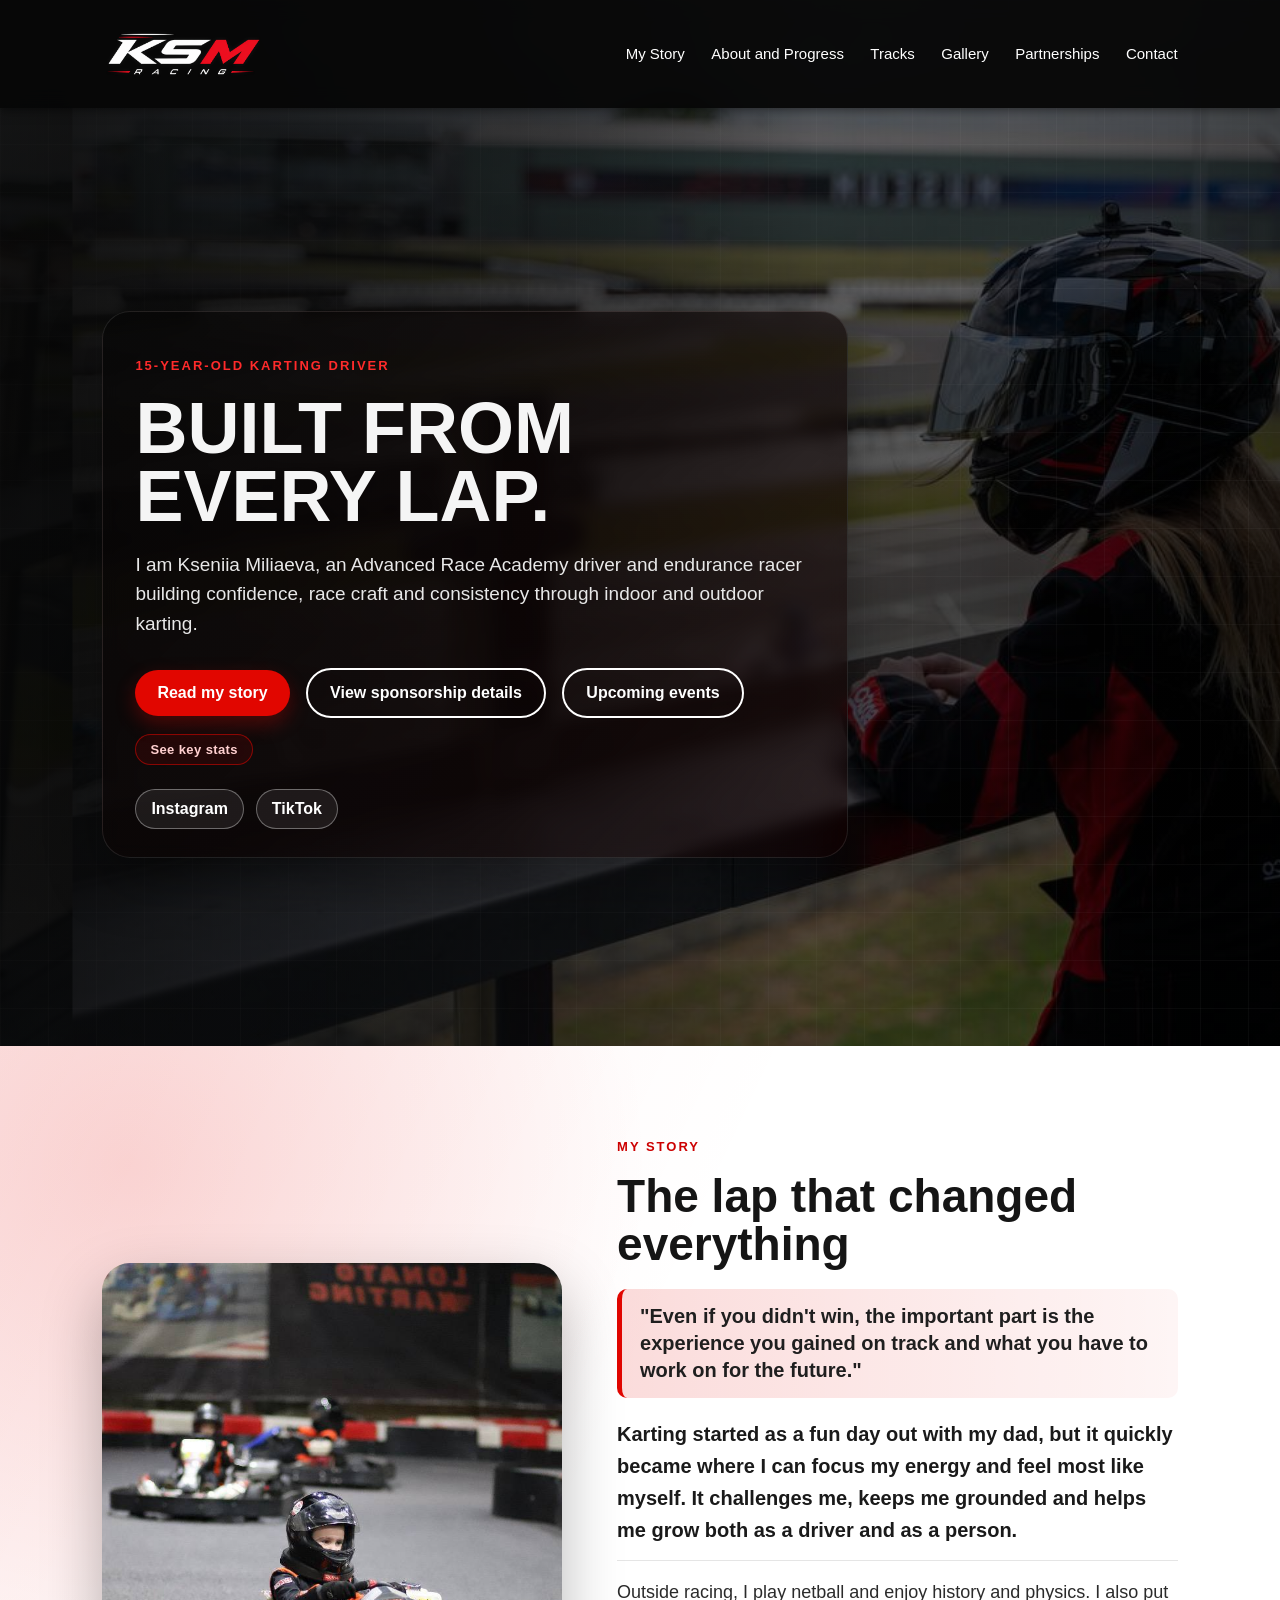
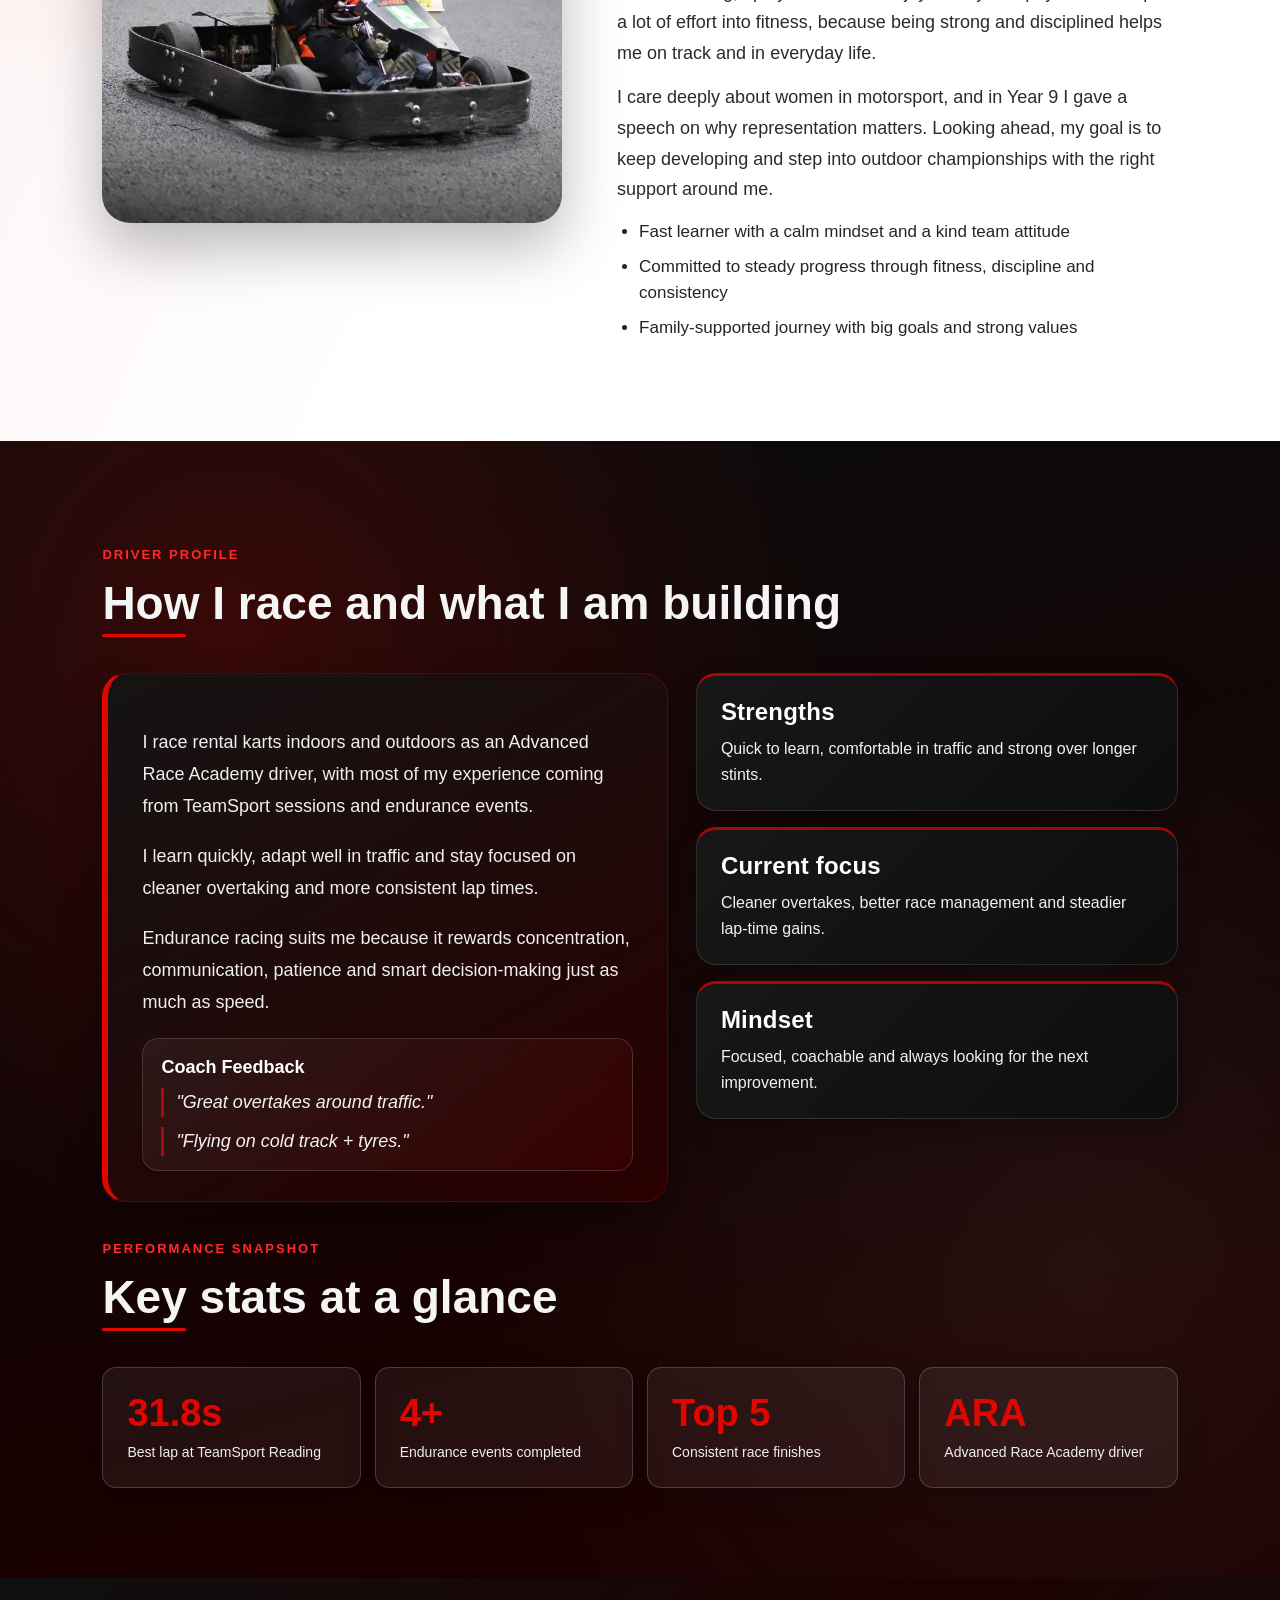
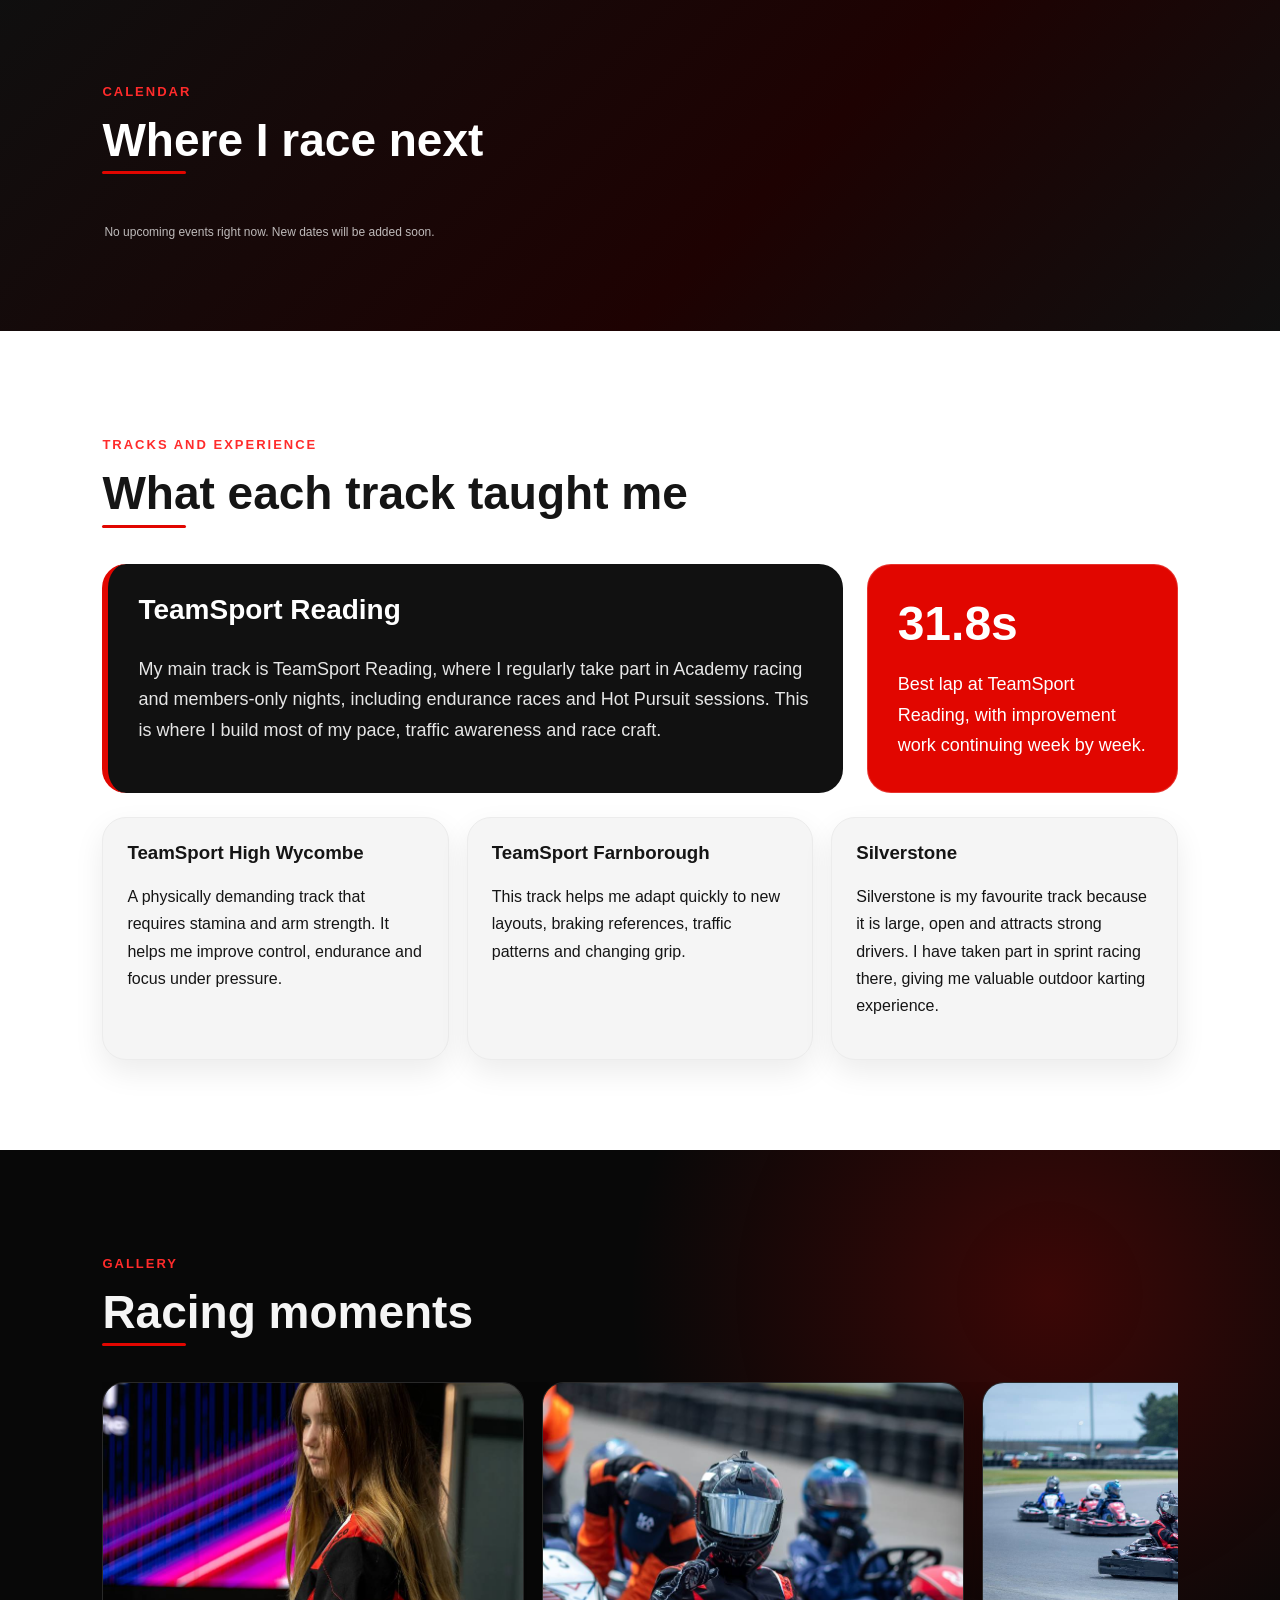
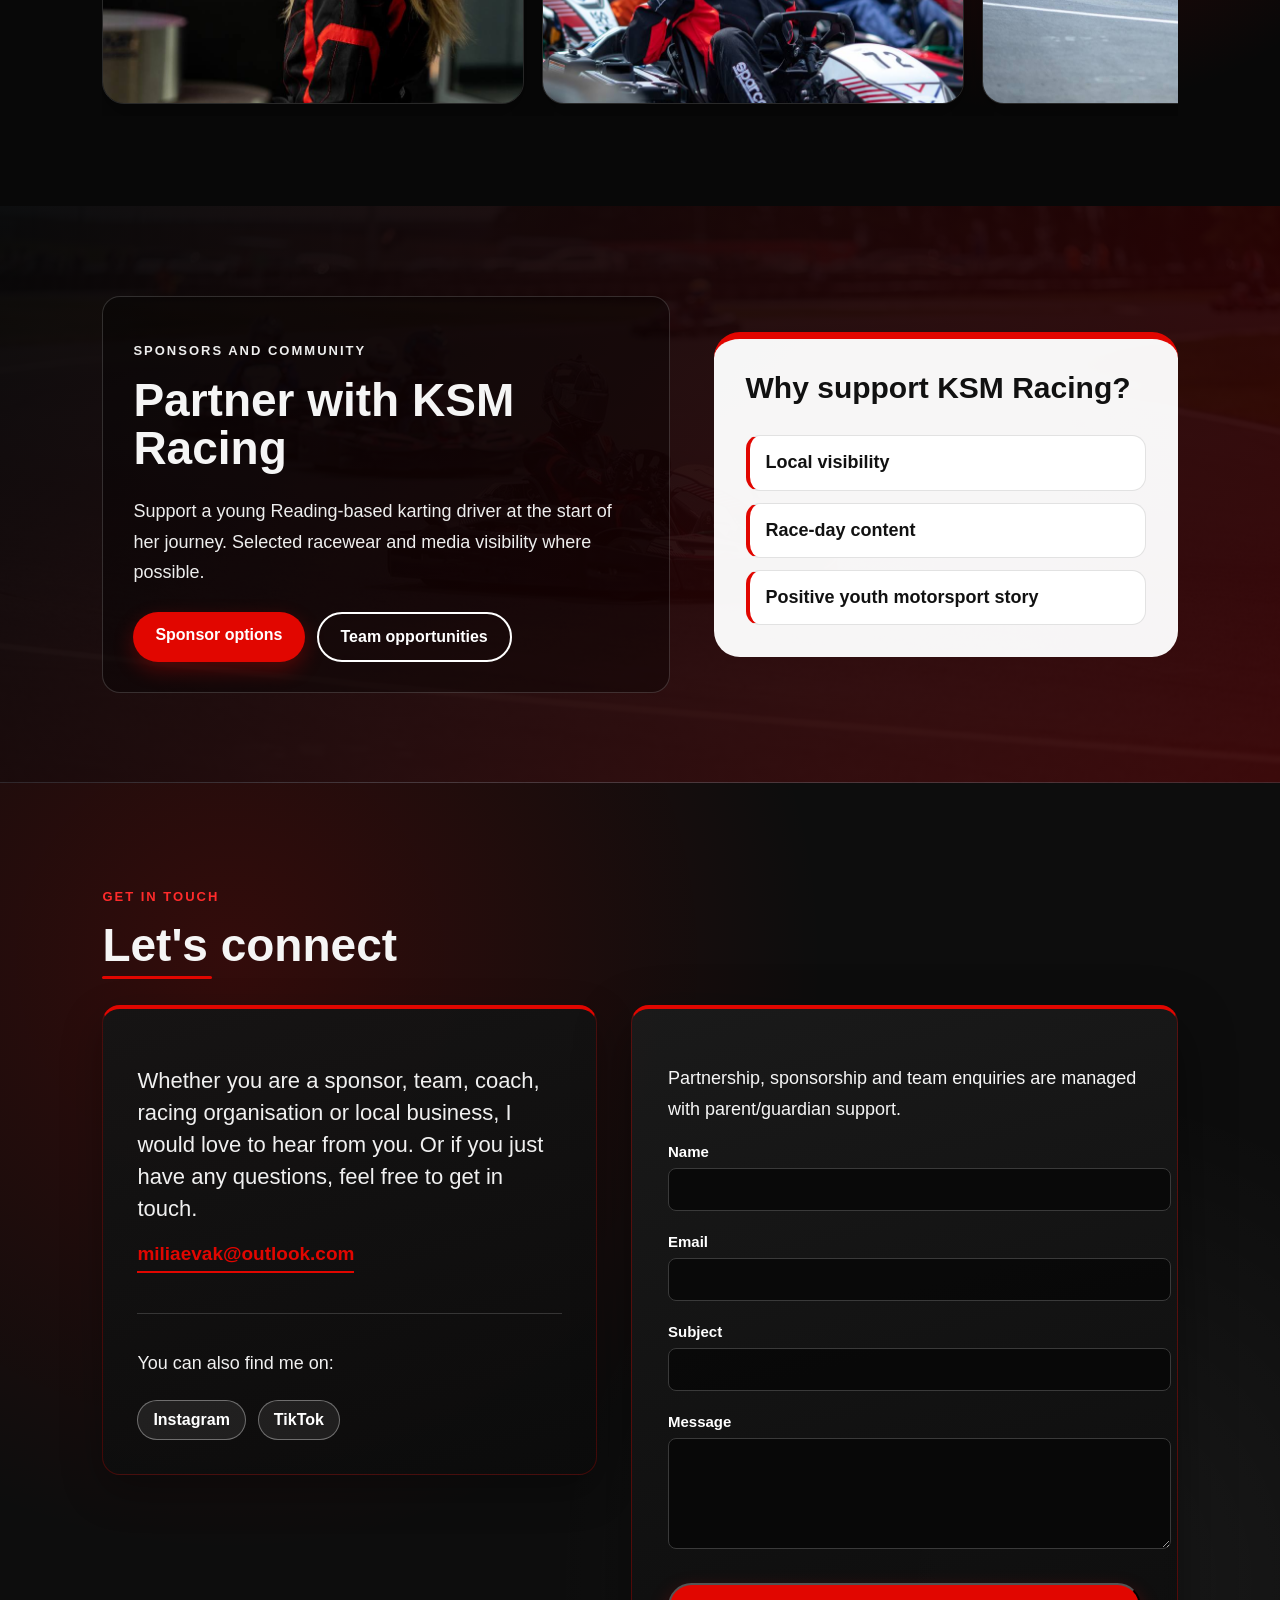
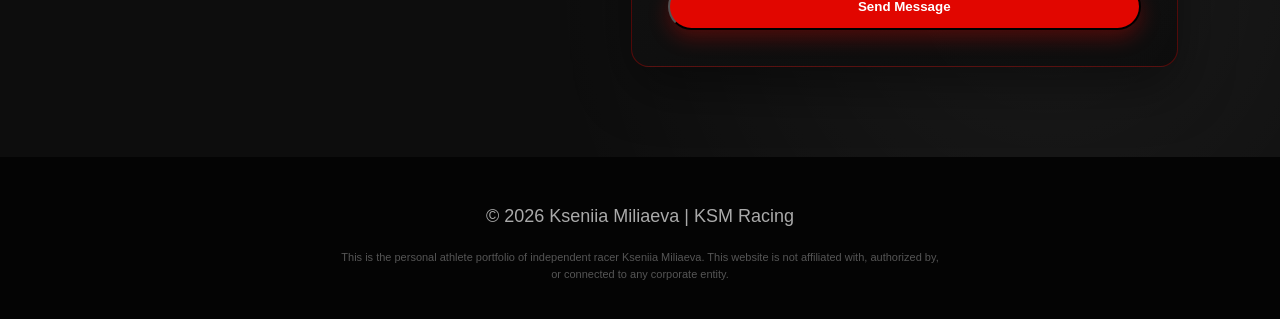
==== Codes/code 2/index.html @ 84696a50 "Add fallback stats anchor for key stats button" ====
<!DOCTYPE html>
<html lang="en">
<head>
  <meta charset="UTF-8">
  <meta name="viewport" content="width=device-width, initial-scale=1.0">
  <meta name="description" content="Kseniia Miliaeva (KSM Racing) - 15-year-old karting driver focused on race craft, endurance performance, and long-term progression.">
  <meta property="og:title" content="Kseniia Miliaeva | KSM Racing">
  <meta property="og:description" content="Advanced Race Academy driver and endurance racer. Explore story, stats, gallery, and sponsorship opportunities.">
  <meta property="og:type" content="website">
  <meta property="og:image" content="Images - Copy/racing3.jpg">
  <meta name="twitter:card" content="summary_large_image">
  <meta name="twitter:title" content="Kseniia Miliaeva | KSM Racing">
  <meta name="twitter:description" content="Advanced Race Academy driver and endurance racer.">
  <meta name="twitter:image" content="Images - Copy/racing3.jpg">
  <link rel="icon" href="image.png" type="image/png">
  <link rel="apple-touch-icon" href="image.png">
  <title>Kseniia Miliaeva | KSM Racing</title>
  <link rel="stylesheet" href="personal-style-option2.css">
</head>
<body id="top">

  <header class="hero">
    <nav class="navbar">
      <a class="logo" href="#top" aria-label="Back to top">
        <img src="Images - Copy/logo.png" alt="KSM Racing logo">
      </a>

      <div class="nav-links">
        <a href="#story">My Story</a>
        <a href="#driver">About and Progress</a>
        <a href="#tracks">Tracks</a>
        <a href="#gallery">Gallery</a>
        <a href="#sponsors">Partnerships</a>
        <a href="#contact">Contact</a>
      </div>
    </nav>

    <section class="hero-inner">
      <div class="hero-copy">
        <p class="eyebrow">15-year-old karting driver</p>
        <h1>Built from every lap.</h1>

        <p class="hero-text">
          I am Kseniia Miliaeva, an Advanced Race Academy driver and endurance racer
          building confidence, race craft and consistency through indoor and outdoor karting.
        </p>

        <div class="hero-actions">
          <a href="#story" class="btn btn-red">Read my story</a>
          <a href="/sponsorship.html" class="btn btn-outline">View sponsorship details</a>
          <a href="#events" class="btn btn-outline">Upcoming events</a>
        </div>

        <a href="#driver" class="stats-scroll-hint" aria-label="Jump to key stats">
          See key stats
        </a>

        <div class="social-links">
          <a href="https://www.instagram.com/ksm.racing23?igsh=eDhnaWV0NGVzeXE%3D&amp;utm_source=qr" target="_blank" rel="noopener noreferrer">Instagram</a>
          <a href="https://vt.tiktok.com/ZSCd4XSRf/" target="_blank" rel="noopener noreferrer">TikTok</a>
        </div>
      </div>
    </section>
  </header>

  <main>

    <section id="story" class="story-section">
      <div class="story-image">
        <img src="Images - Copy/child-kart.jpg" alt="Kseniia in a go kart as a child">
      </div>

      <div class="story-text">
        <p class="section-label">My Story</p>
        <h2>The lap that changed everything</h2>

        <blockquote class="story-quote">
          "Even if you didn't win, the important part is the experience you gained on track and what you have to work on for the future."
        </blockquote>

        <p class="story-lead">
          Karting started as a fun day out with my dad, but it quickly became where I can
          focus my energy and feel most like myself. It challenges me, keeps me grounded and
          helps me grow both as a driver and as a person.
        </p>

        <p>
          Outside racing, I play netball and enjoy history and physics. I also put a lot of
          effort into fitness, because being strong and disciplined helps me on track and in
          everyday life.
        </p>

        <p>
          I care deeply about women in motorsport, and in Year 9 I gave a speech on why
          representation matters. Looking ahead, my goal is to keep developing and step into
          outdoor championships with the right support around me.
        </p>

        <ul class="story-points">
          <li>Fast learner with a calm mindset and a kind team attitude</li>
          <li>Committed to steady progress through fitness, discipline and consistency</li>
          <li>Family-supported journey with big goals and strong values</li>
        </ul>
      </div>
    </section>

    <div id="stats" aria-hidden="true"></div>

    <section id="driver" class="driver-section">
      <div class="section-heading">
        <p class="section-label">Driver Profile</p>
        <h2>How I race and what I am building</h2>
      </div>

      <div class="driver-layout">
        <div class="driver-main">
          <p>
            I race rental karts indoors and outdoors as an Advanced Race Academy driver,
            with most of my experience coming from TeamSport sessions and endurance events.
          </p>

          <p>
            I learn quickly, adapt well in traffic and stay focused on cleaner overtaking
            and more consistent lap times.
          </p>

          <p>
            Endurance racing suits me because it rewards concentration, communication,
            patience and smart decision-making just as much as speed.
          </p>

          <div class="coach-feedback">
            <h3>Coach Feedback</h3>
            <p>"Great overtakes around traffic."</p>
            <p>"Flying on cold track + tyres."</p>
          </div>
        </div>

        <div class="driver-cards">
          <div class="driver-card">
            <h3>Strengths</h3>
            <p>Quick to learn, comfortable in traffic and strong over longer stints.</p>
          </div>

          <div class="driver-card">
            <h3>Current focus</h3>
            <p>Cleaner overtakes, better race management and steadier lap-time gains.</p>
          </div>

          <div class="driver-card">
            <h3>Mindset</h3>
            <p>Focused, coachable and always looking for the next improvement.</p>
          </div>
        </div>
      </div>

      <div class="driver-stats">
        <div class="section-heading">
          <p class="section-label">Performance Snapshot</p>
          <h2>Key stats at a glance</h2>
        </div>

        <div class="stats-grid">
          <div class="stat-card">
            <span>31.8s</span>
            <p>Best lap at TeamSport Reading</p>
          </div>

          <div class="stat-card">
            <span>4+</span>
            <p>Endurance events completed</p>
          </div>

          <div class="stat-card">
            <span>Top 5</span>
            <p>Consistent race finishes</p>
          </div>

          <div class="stat-card">
            <span>ARA</span>
            <p>Advanced Race Academy driver</p>
          </div>
        </div>
      </div>

    </section>

    <section id="events" class="events-section">
      <div class="section-heading">
        <p class="section-label">Calendar</p>
        <h2>Where I race next</h2>
      </div>

      <div class="events-grid">
        <article class="event-card" data-event-date="2026-06-28">
          <p class="event-meta">28 June 2026 | TeamSport Reading</p>
          <h3>Race Academy Session</h3>
          <p>Morning session.</p>
        </article>
      </div>

      <p class="events-note">Note: Race activity is paused from late July until late August due to a busy period.</p>
    </section>

    <section id="tracks" class="tracks-section">
      <div class="section-heading">
        <p class="section-label">Tracks and Experience</p>
        <h2>What each track taught me</h2>
      </div>

      <div class="track-feature">
        <div class="track-text">
          <h3>TeamSport Reading</h3>
          <p>
            My main track is TeamSport Reading, where I regularly take part in Academy racing
            and members-only nights, including endurance races and Hot Pursuit sessions.
            This is where I build most of my pace, traffic awareness and race craft.
          </p>
        </div>

        <div class="track-highlight">
          <span>31.8s</span>
          <p>Best lap at TeamSport Reading, with improvement work continuing week by week.</p>
        </div>
      </div>

      <div class="track-grid">
        <div class="track-card">
          <h3>TeamSport High Wycombe</h3>
          <p>
            A physically demanding track that requires stamina and arm strength. It helps me
            improve control, endurance and focus under pressure.
          </p>
        </div>

        <div class="track-card">
          <h3>TeamSport Farnborough</h3>
          <p>
            This track helps me adapt quickly to new layouts, braking references,
            traffic patterns and changing grip.
          </p>
        </div>

        <div class="track-card">
          <h3>Silverstone</h3>
          <p>
            Silverstone is my favourite track because it is large, open and attracts strong
            drivers. I have taken part in sprint racing there, giving me valuable outdoor
            karting experience.
          </p>
        </div>
      </div>
    </section>

    <section id="gallery" class="gallery-section">
      <div class="section-heading">
        <p class="section-label">Gallery</p>
        <h2>Racing moments</h2>
      </div>

      <div class="gallery-shell">
        <button class="gallery-arrow gallery-arrow-left" type="button" aria-label="Previous racing photo">&#10094;</button>

        <div class="gallery-layout" id="gallery-track">
        <figure>
          <img src="Images - Copy/standing.jpg" alt="Kseniia standing in racing gear">
        </figure>

        <figure>
          <img src="Images - Copy/number-one.jpg" alt="Kseniia showing number one with visor down">
        </figure>

        <figure>
          <img src="Images - Copy/driving.jpg" alt="Kseniia driving a kart">
        </figure>

        <figure>
          <img src="Images - Copy/helmet-profile.jpg" alt="Kseniia wearing a racing helmet">
        </figure>

        <figure>
          <img src="Images - Copy/focused-kart.jpg" alt="Kseniia focused in a kart before racing">
        </figure>

        <figure>
          <img src="Images - Copy/racing3.jpg" alt="Kseniia racing on track">
        </figure>

        <figure>
          <img src="Images - Copy/on-track2.jpg" alt="Kseniia racing on track in another moment">
        </figure>

        <figure>
          <img src="Images - Copy/tyre-perspective.jpg" alt="Kseniia sitting in a kart from tyre perspective">
        </figure>

        </div>

        <button class="gallery-arrow gallery-arrow-right" type="button" aria-label="Next racing photo">&#10095;</button>
      </div>
    </section>

    <div id="gallery-lightbox" class="lightbox" hidden aria-hidden="true">
      <button id="lightbox-close" class="lightbox-close" type="button" aria-label="Close photo view">&times;</button>
      <button id="lightbox-prev" class="lightbox-nav lightbox-prev" type="button" aria-label="Previous photo">&#10094;</button>
      <img id="lightbox-image" src="" alt="Expanded gallery photo">
      <button id="lightbox-next" class="lightbox-nav lightbox-next" type="button" aria-label="Next photo">&#10095;</button>
    </div>

    <section id="sponsors" class="sponsor-section">
      <div class="sponsor-text">
        <p class="section-label">Sponsors and Community</p>
        <h2>Partner with KSM Racing</h2>

        <p>
          Support a young Reading-based karting driver at the start of her journey.
          Selected racewear and media visibility where possible.
        </p>

        <div class="sponsor-actions">
          <a href="sponsorship.html" class="btn btn-red">Sponsor options</a>
          <a href="team-info.html" class="btn btn-outline">Team opportunities</a>
        </div>
      </div>

      <div class="sponsor-benefits">
        <h3>Why support KSM Racing?</h3>
        <div class="supporter-cards">
          <article class="supporter-card">Local visibility</article>
          <article class="supporter-card">Race-day content</article>
          <article class="supporter-card">Positive youth motorsport story</article>
        </div>
      </div>
    </section>

    <section id="contact" class="contact-section">
      <div class="section-heading">
        <p class="section-label">Get in touch</p>
        <h2>Let's connect</h2>
      </div>

      <div class="contact-container">
        <div class="contact-info">
          <p>Whether you are a sponsor, team, coach, racing organisation or local business, I would love to hear from you. Or if you just have any questions, feel free to get in touch.</p>
          <a href="mailto:miliaevak@outlook.com" class="email-link">miliaevak@outlook.com</a>
          
          <div class="contact-social">
            <p>You can also find me on:</p>
            <div class="social-links">
              <a href="https://www.instagram.com/ksm.racing23?igsh=eDhnaWV0NGVzeXE%3D&amp;utm_source=qr" target="_blank" rel="noopener noreferrer">Instagram</a>
              <a href="https://vt.tiktok.com/ZSCd4XSRf/" target="_blank" rel="noopener noreferrer">TikTok</a>
            </div>
          </div>
        </div>

        <form class="contact-form" action="https://formsubmit.co/miliaevak@outlook.com" method="POST">
          <p>Partnership, sponsorship and team enquiries are managed with parent/guardian support.</p>
          <input type="hidden" name="_subject" value="New message from KSM Racing website">
          <input type="hidden" name="_template" value="table">
          <input type="hidden" id="form-next" name="_next" value="">
          <input type="text" name="_honey" tabindex="-1" autocomplete="off" style="display:none;">

          <div class="form-group">
            <label for="name">Name</label>
            <input type="text" id="name" name="name" required>
          </div>

          <div class="form-group">
            <label for="email">Email</label>
            <input type="email" id="email" name="email" required>
          </div>

          <div class="form-group">
            <label for="subject">Subject</label>
            <input type="text" id="subject" name="subject" required>
          </div>

          <div class="form-group">
            <label for="message">Message</label>
            <textarea id="message" name="message" rows="5" required></textarea>
          </div>

          <button type="submit" class="btn btn-red">Send Message</button>

          <p id="contact-success" class="form-success" hidden>
            Thank you for reaching out. Your message has been received, and I will get back to you as soon as possible.
          </p>
        </form>
      </div>
    </section>

  </main>

  <footer>
    <p>© 2026 Kseniia Miliaeva | KSM Racing</p>
    <p class="footer-disclaimer">This is the personal athlete portfolio of independent racer Kseniia Miliaeva. This website is not affiliated with, authorized by, or connected to any corporate entity.</p>
  </footer>

  <script>
    const galleryTrack = document.getElementById("gallery-track");
    const galleryShell = document.querySelector(".gallery-shell");
    const prevArrow = document.querySelector(".gallery-arrow-left");
    const nextArrow = document.querySelector(".gallery-arrow-right");
    let galleryArrowsIdle = false;
    let galleryArrowHideTimer = null;

    function scheduleGalleryArrowHide() {
      if (galleryArrowHideTimer) {
        clearTimeout(galleryArrowHideTimer);
      }

      galleryArrowHideTimer = setTimeout(() => {
        galleryArrowsIdle = true;
        updateGalleryArrows();
      }, 1000);
    }

    function wakeGalleryArrows() {
      galleryArrowsIdle = false;
      updateGalleryArrows();
      scheduleGalleryArrowHide();
    }

    function updateGalleryArrows() {
      if (!galleryTrack) {
        return;
      }

      const maxScrollLeft = Math.max(0, galleryTrack.scrollWidth - galleryTrack.clientWidth);
      const noOverflow = maxScrollLeft <= 2;
      const nearStart = galleryTrack.scrollLeft <= 2;
      const nearEnd = galleryTrack.scrollLeft >= maxScrollLeft - 2;
      const hideForIdle = galleryArrowsIdle;

      if (prevArrow) {
        const hidePrev = hideForIdle || noOverflow || nearStart;
        prevArrow.hidden = hidePrev;
        prevArrow.disabled = hidePrev;
      }

      if (nextArrow) {
        const hideNext = hideForIdle || noOverflow || nearEnd;
        nextArrow.hidden = hideNext;
        nextArrow.disabled = hideNext;
      }
    }

    function scrollGallery(direction) {
      if (!galleryTrack) {
        return;
      }

      const card = galleryTrack.querySelector("figure");
      const cardWidth = card ? card.offsetWidth : 320;
      const gap = 18;
      galleryTrack.scrollBy({
        left: direction * (cardWidth + gap),
        behavior: "smooth"
      });
    }

    if (prevArrow) {
      prevArrow.addEventListener("click", () => {
        wakeGalleryArrows();
        scrollGallery(-1);
      });
    }

    if (nextArrow) {
      nextArrow.addEventListener("click", () => {
        wakeGalleryArrows();
        scrollGallery(1);
      });
    }

    if (galleryTrack) {
      galleryTrack.addEventListener("scroll", wakeGalleryArrows, { passive: true });
      window.addEventListener("resize", updateGalleryArrows);
      window.addEventListener("load", updateGalleryArrows);
      requestAnimationFrame(updateGalleryArrows);
    }

    if (galleryShell) {
      galleryShell.addEventListener("mousemove", wakeGalleryArrows);
      galleryShell.addEventListener("touchstart", wakeGalleryArrows, { passive: true });
      galleryShell.addEventListener("focusin", wakeGalleryArrows);
      galleryShell.addEventListener("mouseleave", scheduleGalleryArrowHide);
      scheduleGalleryArrowHide();
    }

    // Gallery lightbox
    const galleryImages = Array.from(document.querySelectorAll("#gallery-track img"));
    const lightbox = document.getElementById("gallery-lightbox");
    const lightboxImage = document.getElementById("lightbox-image");
    const lightboxPrev = document.getElementById("lightbox-prev");
    const lightboxNext = document.getElementById("lightbox-next");
    const lightboxClose = document.getElementById("lightbox-close");
    let activeLightboxIndex = 0;

    function showLightboxImage(index) {
      if (!galleryImages.length) {
        return;
      }

      const total = galleryImages.length;
      activeLightboxIndex = (index + total) % total;
      const activeImage = galleryImages[activeLightboxIndex];
      lightboxImage.src = activeImage.src;
      lightboxImage.alt = activeImage.alt;
    }

    function openLightbox(index) {
      if (!lightbox) {
        return;
      }

      showLightboxImage(index);
      lightbox.hidden = false;
      lightbox.setAttribute("aria-hidden", "false");
      document.body.style.overflow = "hidden";
    }

    function closeLightbox() {
      if (!lightbox) {
        return;
      }

      lightbox.hidden = true;
      lightbox.setAttribute("aria-hidden", "true");
      document.body.style.overflow = "";
    }

    galleryImages.forEach((img, index) => {
      img.style.cursor = "zoom-in";
      img.addEventListener("click", () => openLightbox(index));
    });

    if (lightboxPrev) {
      lightboxPrev.addEventListener("click", () => showLightboxImage(activeLightboxIndex - 1));
    }

    if (lightboxNext) {
      lightboxNext.addEventListener("click", () => showLightboxImage(activeLightboxIndex + 1));
    }

    if (lightboxClose) {
      lightboxClose.addEventListener("click", closeLightbox);
    }

    if (lightbox) {
      lightbox.addEventListener("click", (event) => {
        if (event.target === lightbox) {
          closeLightbox();
        }
      });
    }

    document.addEventListener("keydown", (event) => {
      if (!lightbox || lightbox.hidden) {
        return;
      }

      if (event.key === "Escape") {
        closeLightbox();
      } else if (event.key === "ArrowLeft") {
        showLightboxImage(activeLightboxIndex - 1);
      } else if (event.key === "ArrowRight") {
        showLightboxImage(activeLightboxIndex + 1);
      }
    });

    // Sticky navigation active link highlighting
    const navLinks = document.querySelectorAll('.nav-links a');
    const sections = document.querySelectorAll('section[id]');

    window.addEventListener('scroll', () => {
      let currentSection = '';

      sections.forEach(section => {
        const sectionTop = section.offsetTop - 150;
        if (window.scrollY >= sectionTop) {
          currentSection = section.getAttribute('id');
        }
      });

      navLinks.forEach(link => {
        link.classList.remove('active');
        if (link.getAttribute('href') === '#' + currentSection) {
          link.classList.add('active');
        }
      });
    });

    // Hide past events automatically based on data-event-date (YYYY-MM-DD)
    const eventsSection = document.getElementById("events");
    const eventCards = Array.from(document.querySelectorAll(".event-card[data-event-date]"));

    if (eventsSection && eventCards.length) {
      const today = new Date();
      today.setHours(0, 0, 0, 0);
      let visibleEvents = 0;

      eventCards.forEach((card) => {
        const dateValue = card.getAttribute("data-event-date");
        const eventDate = dateValue ? new Date(dateValue + "T23:59:59") : null;

        if (!eventDate || Number.isNaN(eventDate.getTime()) || eventDate < today) {
          card.remove();
          return;
        }

        visibleEvents += 1;
      });

      if (visibleEvents === 0) {
        const eventsNote = eventsSection.querySelector(".events-note");
        if (eventsNote) {
          eventsNote.textContent = "No upcoming events right now. New dates will be added soon.";
        }
      }
    }

    // Contact form return URL and in-page success message
    const nextInput = document.getElementById("form-next");
    const successNotice = document.getElementById("contact-success");
    const contactForm = document.querySelector(".contact-form");

    if (nextInput) {
      const baseUrl = window.location.href.split("#")[0].split("?")[0];
      nextInput.value = baseUrl + "?sent=1#contact";
    }

    const params = new URLSearchParams(window.location.search);
    if (params.get("sent") === "1" && successNotice) {
      successNotice.hidden = false;

      if (contactForm) {
        contactForm.reset();
      }

      if (window.history.replaceState) {
        window.history.replaceState({}, document.title, "/contact#contact");
      }
    }

  </script>

</body>
</html>
---- Codes/code 2/personal-style-option2.css ----
:root {
  --bg-dark: #070707;
  --accent-red: #e10600;
  --accent-red-soft: #ff2b2b;
}

body {
  margin: 0;
  font-family: Arial, sans-serif;
  background-color: var(--bg-dark);
  color: #f5f5f5;
}

html {
  scroll-behavior: smooth;
}

img {
  max-width: 100%;
}

.hero {
  min-height: 100vh;
  padding: 26px 8%;
  padding-top: 120px;
  background-color: #070707;
  position: relative;
  overflow: hidden;
}

.hero::before {
  content: "";
  position: absolute;
  inset: -36px;
  background:
    linear-gradient(90deg, rgba(0, 0, 0, 0.84), rgba(0, 0, 0, 0.48), rgba(0, 0, 0, 0.78)),
    url("Images - Copy/watching.jpg");
  background-size: cover;
  background-position: calc(100% - 160px) 38%;
  transform: scaleX(-1.1);
  z-index: 0;
  pointer-events: none;
}

.hero::after {
  content: "";
  position: absolute;
  inset: 0;
  background:
    radial-gradient(150% 150% at -14% 50%, rgba(7, 7, 7, 0.82) 0%, rgba(7, 7, 7, 0.64) 24%, rgba(7, 7, 7, 0.42) 46%, rgba(7, 7, 7, 0.2) 62%, rgba(7, 7, 7, 0.06) 74%, rgba(7, 7, 7, 0) 88%),
    linear-gradient(108deg, rgba(7, 7, 7, 0.2) 0%, rgba(7, 7, 7, 0.1) 22%, rgba(7, 7, 7, 0) 52%),
    linear-gradient(rgba(255, 255, 255, 0.035) 1px, transparent 1px),
    linear-gradient(90deg, rgba(255, 255, 255, 0.035) 1px, transparent 1px);
  background-size: auto, auto, 48px 48px, 48px 48px;
  pointer-events: none;
}

.navbar,
.hero-inner {
  position: relative;
  z-index: 1;
}

.navbar {
  display: flex;
  justify-content: space-between;
  align-items: center;
  position: fixed;
  top: 0;
  left: 0;
  right: 0;
  width: 100%;
  padding: 26px 8%;
  background-color: rgba(7, 7, 7, 0.95);
  backdrop-filter: blur(10px);
  z-index: 100;
  box-shadow: 0 2px 10px rgba(0, 0, 0, 0.5);
  box-sizing: border-box;
}

.logo {
  display: flex;
  align-items: center;
  justify-content: center;
  min-height: 56px;
}

.logo,
.logo:hover,
.logo:focus {
  text-decoration: none;
}

.logo img {
  display: block;
  width: auto;
  height: 52px;
  max-width: 184px;
  object-fit: contain;
  filter: drop-shadow(0 1px 1px rgba(0, 0, 0, 0.45)) drop-shadow(0 0 2px rgba(255, 255, 255, 0.08));
}

.nav-links a {
  color: white;
  text-decoration: none;
  margin-left: 22px;
  font-size: 15px;
  transition: color 0.3s ease;
}

.nav-links a:hover,
.nav-links a.active {
  color: #ff2b2b;
}

.hero-inner {
  display: grid;
  grid-template-columns: minmax(0, 1fr);
  gap: 0;
  align-items: end;
  min-height: 82vh;
}

.eyebrow,
.section-label {
  color: #ff2b2b;
  text-transform: uppercase;
  letter-spacing: 2px;
  font-weight: bold;
  font-size: 13px;
}

h1 {
  font-size: 72px;
  line-height: 0.94;
  margin: 18px 0;
  text-transform: uppercase;
  max-width: 760px;
}

.hero-text {
  font-size: 19px;
  line-height: 1.55;
  color: #e8e8e8;
  max-width: 720px;
}

.hero-copy {
  max-width: 680px;
  padding: 30px 32px 28px;
  border-radius: 28px;
  background: linear-gradient(135deg, rgba(6, 6, 6, 0.72), rgba(20, 0, 0, 0.5));
  border: 1px solid rgba(255, 255, 255, 0.1);
  box-shadow: 0 22px 54px rgba(0, 0, 0, 0.34);
  backdrop-filter: blur(8px);
}

.hero-actions {
  margin-top: 30px;
}

.btn {
  display: inline-block;
  border-radius: 999px;
  padding: 14px 22px;
  margin-right: 12px;
  text-decoration: none;
  font-weight: bold;
  transition: transform 0.2s ease, background-color 0.2s ease, box-shadow 0.2s ease;
}

.btn:hover {
  transform: scale(1.08);
}

.btn-red {
  background-color: var(--accent-red);
  color: #ffffff;
  box-shadow: 0 8px 20px rgba(225, 6, 0, 0.3);
}

.btn-outline {
  color: #ffffff;
  border: 2px solid #ffffff;
}

.btn-red:hover {
  background-color: var(--accent-red-soft);
  box-shadow: 0 12px 28px rgba(225, 6, 0, 0.5);
}

.btn-outline:hover {
  background-color: #ffffff;
  color: #080808;
}

.social-links {
  display: flex;
  flex-wrap: wrap;
  gap: 12px;
  margin-top: 24px;
}

.social-links a {
  color: #ffffff;
  text-decoration: none;
  border: 1px solid rgba(255, 255, 255, 0.35);
  padding: 10px 15px;
  border-radius: 999px;
  background-color: rgba(255, 255, 255, 0.08);
  font-weight: bold;
}

.social-links a:hover {
  background-color: #e10600;
  border-color: #e10600;
}

.stats-band {
  padding: 70px 8%;
  background:
    linear-gradient(135deg, #0d0d0d, #220000);
  color: #ffffff;
  border-top: 4px solid #e10600;
}

.stats-intro {
  max-width: 820px;
  margin-bottom: 26px;
}

.stats-intro h2 {
  margin: 8px 0 0;
  font-size: 38px;
  line-height: 1.1;
}

.stats-grid {
  display: grid;
  grid-template-columns: repeat(4, 1fr);
  gap: 14px;
}

.stat-card {
  padding: 24px;
  border: 1px solid rgba(255, 255, 255, 0.18);
  background-color: rgba(255, 255, 255, 0.06);
  border-radius: 14px;
  box-shadow: 0 10px 30px rgba(0, 0, 0, 0.24);
  transition: transform 0.25s ease, border-color 0.25s ease;
}

.stat-card:hover {
  transform: translateY(-4px);
  border-color: rgba(225, 6, 0, 0.55);
}

.driver-stats {
  margin-top: 36px;
}

.driver-stats .stats-grid {
  margin-top: 4px;
}

.driver-stats .stat-card span {
  display: block;
  color: #e10600;
  font-size: 38px;
  font-weight: bold;
  min-height: 42px;
}

.driver-stats .stat-card p {
  margin: 8px 0 0;
  font-size: 14px;
  line-height: 1.4;
  color: #efefef;
}

.stats-band span {
  display: block;
  color: #e10600;
  font-size: 38px;
  font-weight: bold;
  min-height: 42px;
}

.stats-band p {
  margin: 8px 0 0;
  font-size: 14px;
  line-height: 1.4;
  color: #efefef;
}

.story-section,
.driver-section,
.tracks-section,
.events-section,
.gallery-section,
.sponsor-section,
.contact-section {
  padding: 90px 8%;
}

.events-section {
  background:
    linear-gradient(135deg, #0f0f0f, #1e0202 60%, #101010);
  color: #ffffff;
}

.events-grid {
  display: grid;
  grid-template-columns: repeat(3, 1fr);
  gap: 18px;
}

.event-card {
  border-radius: 20px;
  padding: 22px;
  background: rgba(255, 255, 255, 0.06);
  border: 1px solid rgba(255, 255, 255, 0.2);
  box-shadow: 0 12px 30px rgba(0, 0, 0, 0.22);
  transition: transform 0.25s ease, border-color 0.25s ease;
}

.event-card:hover {
  transform: translateY(-6px);
  border-color: rgba(225, 6, 0, 0.55);
}

.event-meta {
  margin: 0 0 8px;
  color: #ff7b7b;
  font-size: 13px;
  text-transform: uppercase;
  letter-spacing: 1px;
  font-weight: bold;
}

.event-card h3 {
  margin: 0 0 8px;
  font-size: 24px;
}

.event-card p {
  margin: 0;
  color: #efefef;
  line-height: 1.5;
}

.events-note {
  margin: 14px 2px 0;
  color: rgba(255, 255, 255, 0.72);
  font-size: 12px;
  line-height: 1.4;
}

.tracks-section {
  background-color: #ffffff;
  color: #151515;
}

.track-feature {
  display: grid;
  grid-template-columns: 1fr 0.42fr;
  gap: 24px;
  margin-bottom: 24px;
}

.track-text,
.track-highlight,
.track-card {
  border-radius: 24px;
}

.track-text {
  background-color: #111111;
  color: #ffffff;
  padding: 30px;
  border-left: 6px solid #e10600;
  transition: transform 0.25s ease, box-shadow 0.25s ease, border-color 0.25s ease;
}

.track-text h3 {
  margin-top: 0;
  font-size: 28px;
}

.track-text p {
  color: #e6e6e6;
}

.track-highlight {
  background-color: #e10600;
  color: #ffffff;
  padding: 30px;
  display: flex;
  flex-direction: column;
  justify-content: center;
  border: 1px solid rgba(255, 255, 255, 0.18);
  transition: transform 0.25s ease, box-shadow 0.25s ease, border-color 0.25s ease;
}

.track-text:hover,
.track-highlight:hover {
  transform: translateY(-6px);
  box-shadow: 0 18px 34px rgba(0, 0, 0, 0.2);
}

.track-text:hover {
  border-left-color: #ff2b2b;
}

.track-highlight:hover {
  border-color: rgba(255, 255, 255, 0.35);
}

.track-highlight span {
  font-size: 48px;
  font-weight: bold;
}

.track-highlight p {
  margin-bottom: 0;
}

.track-grid {
  display: grid;
  grid-template-columns: repeat(3, 1fr);
  gap: 18px;
}

.track-card {
  background-color: #f5f5f5;
  border: 1px solid #ececec;
  padding: 24px;
  box-shadow: 0 12px 30px rgba(0, 0, 0, 0.08);
  transition: transform 0.25s ease, box-shadow 0.25s ease, border-color 0.25s ease;
}

.track-card:hover {
  transform: translateY(-6px);
  border-color: rgba(225, 6, 0, 0.35);
  box-shadow: 0 18px 34px rgba(0, 0, 0, 0.14);
}

.track-card h3 {
  margin-top: 0;
}

.track-card p {
  font-size: 16px;
}

.story-section {
  display: grid;
  grid-template-columns: 0.82fr 1fr;
  gap: 55px;
  align-items: center;
  background:
    radial-gradient(circle at 10% 12%, rgba(225, 6, 0, 0.14), transparent 36%),
    linear-gradient(115deg, rgba(225, 6, 0, 0.06), transparent 46%),
    #ffffff;
  color: #151515;
  position: relative;
  overflow: hidden;
}

.story-image {
  position: relative;
  border-radius: 28px;
  overflow: hidden;
  box-shadow: 0 24px 60px rgba(0, 0, 0, 0.28);
}

.story-image img {
  width: 100%;
  height: 560px;
  object-fit: cover;
  object-position: center;
  display: block;
}

.story-text h2 {
  margin-bottom: 20px;
}

.story-quote {
  margin: 2px 0 20px;
  padding: 14px 18px;
  border-left: 5px solid #e10600;
  border-radius: 10px;
  background: linear-gradient(90deg, rgba(225, 6, 0, 0.14), rgba(225, 6, 0, 0.04));
  color: #1f1f1f;
  font-size: 20px;
  line-height: 1.35;
  font-weight: 700;
}

.story-text p {
  margin: 0 0 14px;
  max-width: 62ch;
  color: #2b2b2b;
}

.story-text .story-lead {
  font-size: 20px;
  line-height: 1.6;
  font-weight: 600;
  color: #1a1a1a;
  margin-bottom: 16px;
  padding-bottom: 14px;
  border-bottom: 1px solid rgba(0, 0, 0, 0.1);
}


.story-points {
  margin: 14px 0 0;
  padding-left: 22px;
}

.story-points li {
  margin-bottom: 10px;
  color: #252525;
  font-size: 17px;
  line-height: 1.5;
}

h2 {
  font-size: 46px;
  line-height: 1.05;
  margin: 12px 0 24px;
}

p {
  font-size: 18px;
  line-height: 1.7;
}

.driver-section {
  position: relative;
  background:
    radial-gradient(circle at 18% 16%, rgba(225, 6, 0, 0.2), transparent 42%),
    radial-gradient(circle at 85% 75%, rgba(255, 255, 255, 0.06), transparent 45%),
    linear-gradient(165deg, #0b0b0b 8%, #1a0000 82%);
  overflow: hidden;
}

.driver-section > * {
  position: relative;
  z-index: 1;
}

.section-heading {
  max-width: 850px;
  margin-bottom: 36px;
}

.section-heading h2 {
  position: relative;
  padding-bottom: 10px;
}

.section-heading h2::after {
  content: "";
  position: absolute;
  left: 0;
  bottom: 0;
  width: 84px;
  height: 3px;
  background-color: var(--accent-red);
  border-radius: 999px;
}

.story-text .section-label {
  color: #cc0000;
}

.driver-layout {
  display: grid;
  grid-template-columns: minmax(0, 1.08fr) minmax(0, 0.92fr);
  gap: 28px;
  align-items: stretch;
}

.stats-scroll-hint {
  display: inline-flex;
  align-items: center;
  justify-content: center;
  margin: 34px auto 0;
  text-decoration: none;
  color: #ffd0d0;
  font-weight: 600;
  font-size: 13px;
  letter-spacing: 0.4px;
  border: 1px solid rgba(225, 6, 0, 0.55);
  border-radius: 999px;
  padding: 7px 14px;
  background-color: rgba(225, 6, 0, 0.1);
  transition: background-color 0.25s ease, border-color 0.25s ease, color 0.25s ease;
}

.stats-scroll-hint:hover {
  color: #ffffff;
  background-color: rgba(225, 6, 0, 0.22);
  border-color: #e10600;
}

.hero-copy .stats-scroll-hint {
  margin: 16px 0 0;
}

.driver-main {
  background:
    linear-gradient(150deg, rgba(20, 20, 20, 0.96), rgba(43, 0, 0, 0.93));
  border: 1px solid rgba(225, 6, 0, 0.28);
  border-left: 6px solid #e10600;
  border-radius: 24px;
  padding: 34px 34px 30px;
  box-shadow: 0 20px 42px rgba(0, 0, 0, 0.3);
}

.driver-main p {
  color: #f0f0f0;
  line-height: 1.78;
}

.coach-feedback {
  margin-top: 20px;
  padding: 18px 18px 14px;
  border-radius: 16px;
  border: 1px solid rgba(255, 255, 255, 0.14);
  background: linear-gradient(135deg, rgba(255, 255, 255, 0.06), rgba(225, 6, 0, 0.08));
}

.coach-feedback h3 {
  margin: 0 0 10px;
  font-size: 18px;
  color: #ffffff;
}

.coach-feedback p {
  margin: 0 0 10px;
  padding-left: 12px;
  border-left: 3px solid rgba(225, 6, 0, 0.7);
  color: #f3f3f3;
  font-style: italic;
  line-height: 1.6;
}

.coach-feedback p:last-child {
  margin-bottom: 0;
}

.coach-feedback ul {
  margin: 0;
  padding-left: 18px;
}

.coach-feedback li {
  margin: 0 0 8px;
  color: #f1f1f1;
  line-height: 1.5;
}

.driver-cards {
  display: grid;
  gap: 16px;
  align-content: start;
}

.driver-card {
  background:
    linear-gradient(135deg, rgba(24, 24, 24, 0.97), rgba(14, 14, 14, 0.95));
  border: 1px solid rgba(255, 255, 255, 0.12);
  border-top: 3px solid rgba(225, 6, 0, 0.7);
  border-radius: 20px;
  padding: 22px 24px;
  box-shadow: 0 10px 24px rgba(0, 0, 0, 0.26);
  transition: transform 0.25s ease, border-color 0.25s ease, box-shadow 0.25s ease;
}

.driver-card:hover {
  transform: translateY(-4px);
  border-color: rgba(225, 6, 0, 0.65);
  box-shadow: 0 14px 30px rgba(0, 0, 0, 0.32);
}

.driver-card h3 {
  margin: 0 0 10px;
  color: #ffffff;
  font-size: 24px;
  letter-spacing: 0.2px;
}

.driver-card p {
  color: #f1f1f1;
  font-size: 16px;
  line-height: 1.62;
  margin: 0;
}

.gallery-section {
  background:
    radial-gradient(circle at 82% 22%, rgba(225, 6, 0, 0.24), transparent 36%),
    #080808;
}

.gallery-shell {
  position: relative;
}

.gallery-layout {
  display: flex;
  gap: 18px;
  overflow-x: auto;
  scroll-snap-type: x mandatory;
  padding-bottom: 12px;
  scrollbar-width: none;
}

figure {
  margin: 0;
  background-color: #151515;
  border-radius: 22px;
  overflow: hidden;
  border: 1px solid #292929;
  flex: 0 0 min(420px, 85vw);
  scroll-snap-align: start;
  box-shadow: 0 12px 34px rgba(0, 0, 0, 0.3);
  transition: border-color 0.25s ease;
}

figure:hover {
  border-color: rgba(225, 6, 0, 0.45);
}

figure img {
  width: 100%;
  height: 320px;
  object-fit: cover;
  object-position: center;
  display: block;
  transition: transform 0.35s ease;
}

figure:hover img {
  transform: scale(1.04);
}

figcaption {
  padding: 14px 16px;
  font-size: 15px;
  color: #eeeeee;
}

.gallery-layout::-webkit-scrollbar {
  display: none;
}

.gallery-arrow {
  position: absolute;
  top: 50%;
  transform: translateY(-50%);
  width: 46px;
  height: 46px;
  border: 0;
  border-radius: 999px;
  background-color: rgba(225, 6, 0, 0.92);
  color: #ffffff;
  font-size: 26px;
  line-height: 1;
  cursor: pointer;
  z-index: 2;
  box-shadow: 0 10px 24px rgba(0, 0, 0, 0.45);
}

.gallery-arrow:hover {
  background-color: #ff2b2b;
}

.gallery-arrow-left {
  left: -10px;
}

.gallery-arrow-right {
  right: -10px;
}

.lightbox {
  position: fixed;
  inset: 0;
  background-color: rgba(0, 0, 0, 0.92);
  z-index: 2000;
  display: flex;
  align-items: center;
  justify-content: center;
}

.lightbox[hidden] {
  display: none;
}

#lightbox-image {
  max-width: min(92vw, 1200px);
  max-height: 78vh;
  border-radius: 12px;
  border: 1px solid rgba(255, 255, 255, 0.22);
  box-shadow: 0 22px 50px rgba(0, 0, 0, 0.45);
}

.lightbox-close {
  position: absolute;
  top: 20px;
  right: 26px;
  width: 44px;
  height: 44px;
  border: 0;
  border-radius: 999px;
  background-color: rgba(255, 255, 255, 0.16);
  color: #ffffff;
  font-size: 30px;
  line-height: 1;
  cursor: pointer;
}

.lightbox-nav {
  position: absolute;
  top: 50%;
  transform: translateY(-50%);
  width: 50px;
  height: 50px;
  border: 0;
  border-radius: 999px;
  background-color: rgba(225, 6, 0, 0.92);
  color: #ffffff;
  font-size: 28px;
  line-height: 1;
  cursor: pointer;
}

.lightbox-prev {
  left: 24px;
}

.lightbox-next {
  right: 24px;
}

.sponsor-section {
  background:
    linear-gradient(135deg, rgba(7, 7, 7, 0.96), rgba(55, 0, 0, 0.92)),
    url("Images - Copy/driving.jpg");
  background-size: cover;
  background-position: center;
  display: grid;
  grid-template-columns: 1.1fr 0.9fr;
  gap: 44px;
  align-items: center;
  position: relative;
  overflow: hidden;
}

.sponsor-text {
  max-width: 820px;
  background-color: rgba(0, 0, 0, 0.35);
  border: 1px solid rgba(255, 255, 255, 0.16);
  border-radius: 18px;
  padding: 30px;
}

.sponsor-text p {
  color: #eeeeee;
}

.sponsor-actions {
  display: flex;
  flex-wrap: wrap;
  gap: 12px;
  margin-top: 24px;
}

.sponsor-actions .btn {
  margin-right: 0;
}

.sponsor-benefits {
  background-color: rgba(255, 255, 255, 0.96);
  color: #111111;
  border-radius: 26px;
  padding: 32px;
  border-top: 7px solid #e10600;
}

.sponsor-benefits h3 {
  margin-top: 0;
  font-size: 30px;
}

.supporter-cards {
  display: grid;
  gap: 12px;
}

.supporter-card {
  background-color: #ffffff;
  border: 1px solid rgba(17, 17, 17, 0.12);
  border-left: 4px solid #e10600;
  border-radius: 14px;
  padding: 14px 16px;
  font-size: 18px;
  font-weight: 700;
  line-height: 1.4;
  transition: transform 0.2s ease, box-shadow 0.2s ease;
}

.supporter-card:hover {
  transform: scale(1.06);
  box-shadow: 0 8px 20px rgba(17, 17, 17, 0.15);
}

.contact-section {
  background:
    radial-gradient(circle at 18% 18%, rgba(225, 6, 0, 0.18), transparent 45%),
    radial-gradient(circle at 82% 82%, rgba(255, 255, 255, 0.06), transparent 38%),
    #0d0d0d;
  padding: 90px 8%;
}

.contact-section .section-heading {
  margin-bottom: 26px;
}

.contact-section .section-heading h2 {
  margin-bottom: 0;
}

.contact-section .section-heading h2::after {
  width: 110px;
}

.contact-container {
  display: grid;
  grid-template-columns: 0.95fr 1.05fr;
  gap: 34px;
  align-items: start;
  max-width: 1200px;
  margin: 0 auto;
}

.contact-info {
  color: #f0f0f0;
  background: linear-gradient(165deg, rgba(21, 21, 21, 0.95), rgba(12, 12, 12, 0.95));
  border: 1px solid rgba(225, 6, 0, 0.26);
  border-top: 4px solid #e10600;
  border-radius: 18px;
  padding: 34px;
  box-shadow: 0 16px 40px rgba(0, 0, 0, 0.28);
}

.contact-info p {
  font-size: 22px;
  line-height: 1.45;
  margin-bottom: 18px;
}

.email-link {
  display: inline-block;
  font-size: 19px;
  font-weight: bold;
  color: #e10600;
  text-decoration: none;
  margin-bottom: 12px;
  border-bottom: 2px solid #e10600;
  padding-bottom: 6px;
  transition: color 0.3s ease, border-color 0.3s ease;
}

.email-link:hover {
  color: #ff2b2b;
  border-color: #ff2b2b;
}

.contact-social {
  margin-top: 28px;
  padding-top: 18px;
  border-top: 1px solid rgba(255, 255, 255, 0.16);
}

.contact-social p {
  margin-bottom: 14px;
  font-size: 18px;
}

.contact-form {
  background:
    linear-gradient(165deg, rgba(27, 27, 27, 0.96), rgba(13, 13, 13, 0.96));
  border: 1px solid rgba(225, 6, 0, 0.32);
  border-top: 4px solid #e10600;
  border-radius: 18px;
  padding: 36px;
  box-shadow: 0 20px 55px rgba(0, 0, 0, 0.42);
}

.form-group {
  margin-bottom: 22px;
}

.form-group label {
  display: block;
  margin-bottom: 8px;
  color: #ffffff;
  font-weight: bold;
  font-size: 15px;
}

.form-group input,
.form-group textarea {
  width: 100%;
  padding: 12px 14px;
  font-size: 15px;
  border: 1px solid #3a3a3a;
  border-radius: 8px;
  background-color: rgba(7, 7, 7, 0.82);
  color: #ffffff;
  font-family: Arial, sans-serif;
  transition: border-color 0.3s ease, background-color 0.3s ease, box-shadow 0.3s ease;
}

.form-group input:focus,
.form-group textarea:focus {
  outline: none;
  border-color: #e10600;
  background-color: rgba(7, 7, 7, 0.98);
  box-shadow: 0 0 0 2px rgba(225, 6, 0, 0.2);
}

.form-group textarea {
  resize: vertical;
}

.contact-form .btn {
  width: 100%;
  text-align: center;
  margin-top: 8px;
}

.form-success {
  margin: 14px 0 0;
  padding: 12px 14px;
  border-radius: 8px;
  border: 1px solid rgba(73, 201, 127, 0.55);
  background-color: rgba(73, 201, 127, 0.12);
  color: #b7ffd0;
  font-size: 14px;
  line-height: 1.4;
}

@media (max-width: 1000px) {
  .contact-info,
  .contact-form {
    padding: 28px;
  }
}

@media (max-width: 600px) {
  .contact-info,
  .events-grid,
  .contact-form {
    padding: 22px;
  }
}

footer {
  text-align: center;
  padding: 26px;
  color: #aaaaaa;
  background-color: #040404;
}

.footer-disclaimer {
  margin-top: 10px;
  font-size: 11px;
  color: #555555;
  line-height: 1.5;
  max-width: 600px;
  margin-left: auto;
  margin-right: auto;
}

@media (max-width: 1000px) {
  .navbar {
    gap: 12px;
  }

  .hero-inner,
  .story-section,
  .driver-layout,
  .track-feature,
  .sponsor-section,
  .contact-container {
    grid-template-columns: 1fr;
  }


  .sponsor-text {
    padding: 24px;
  }

  .stats-grid,
  .track-grid {
    grid-template-columns: 1fr 1fr;
  }

  .gallery-layout {
    gap: 14px;
    padding-left: 2px;
    padding-right: 2px;
  }

  .gallery-arrow {
    width: 40px;
    height: 40px;
    font-size: 22px;
  }

  .gallery-arrow-left {
    left: -6px;
  }

  .gallery-arrow-right {
    right: -6px;
  }

  figure img,
  .story-image img {
    height: 380px;
  }

  h1 {
    font-size: 52px;
  }

  .nav-links {
    display: flex;
    gap: 12px;
    max-width: 68vw;
    overflow-x: auto;
    white-space: nowrap;
    scrollbar-width: none;
    padding-bottom: 2px;
  }

  .nav-links::-webkit-scrollbar {
    display: none;
  }

  .nav-links a {
    margin-left: 0;
    font-size: 14px;
  }

  .logo img {
    height: 44px;
    max-width: 150px;
  }

  .driver-main {
    padding: 28px;
  }

  .driver-layout {
    gap: 22px;
  }

  .driver-card h3 {
    font-size: 22px;
  }

  .track-feature {
    gap: 16px;
  }
}

@media (max-width: 600px) {
  .stats-grid,
  .track-grid {
    grid-template-columns: 1fr;
  }

  .hero-actions,
  .sponsor-actions,
  .cta {
    display: flex;
    flex-direction: column;
    gap: 10px;
  }

  .btn {
    width: 100%;
    margin-right: 0;
  }

  .navbar {
    padding: 16px 6%;
    gap: 8px;
    align-items: flex-start;
  }

  .logo {
    min-height: 44px;
  }

  .nav-links {
    gap: 10px;
    max-width: 100%;
    padding-bottom: 0;
  }

  .nav-links a {
    font-size: 13px;
  }

  .hero {
    min-height: auto;
    padding-top: 98px;
  }


  .hero,
  .story-section,
  .driver-section,
  .events-section,
  .tracks-section,
  .gallery-section,
  .sponsor-section {
    padding-left: 6%;
    padding-right: 6%;
  }

  .hero-inner {
    gap: 22px;
    min-height: auto;
  }

  .hero-copy {
    padding: 20px 18px 18px;
    border-radius: 22px;
  }

  .sponsor-text {
    padding: 20px;
  }

  h1 {
    font-size: 34px;
    line-height: 0.98;
  }

  h2 {
    font-size: 28px;
  }

  .hero-text {
    font-size: 16px;
    line-height: 1.5;
  }

  .eyebrow,
  .section-label {
    font-size: 11px;
    letter-spacing: 1.5px;
  }

  .section-heading {
    margin-bottom: 20px;
  }

  .btn {
    margin-bottom: 10px;
    padding: 12px 16px;
    font-size: 14px;
  }

  .social-links {
    gap: 10px;
    margin-top: 20px;
  }

  .social-links a {
    padding: 8px 12px;
    font-size: 14px;
  }

  .contact-social {
    margin-top: 22px;
    padding-top: 14px;
  }

  .contact-social p {
    font-size: 16px;
  }

  .contact-form {
    padding: 22px 18px;
  }

  .driver-stats {
    margin-top: 28px;
  }

  .stats-grid {
    gap: 10px;
  }

  .stat-card {
    padding: 18px;
  }

  .driver-stats .stat-card span {
    font-size: 30px;
    min-height: 34px;
  }

  .driver-stats .stat-card p {
    font-size: 13px;
  }

  .story-image img,
  figure img {
    height: 250px;
  }

  figure {
    flex-basis: 88vw;
    border-radius: 18px;
  }

  figcaption {
    padding: 12px 14px;
    font-size: 13px;
  }

  .gallery-layout {
    gap: 12px;
    padding-bottom: 8px;
  }

  .gallery-arrow {
    width: 36px;
    height: 36px;
    font-size: 20px;
  }

  .gallery-arrow-left {
    left: -4px;
  }

  .gallery-arrow-right {
    right: -4px;
  }

  .track-feature {
    gap: 14px;
  }

  .track-highlight {
    padding: 18px;
  }

  .track-highlight span {
    font-size: 30px;
  }

  .driver-main,
  .driver-card,
  .track-card {
    padding: 18px;
  }

  .logo img {
    height: 38px;
    max-width: 120px;
  }

  .driver-card h3 {
    font-size: 20px;
  }
}

.sponsor-section > * {
  position: relative;
  z-index: 1;
}
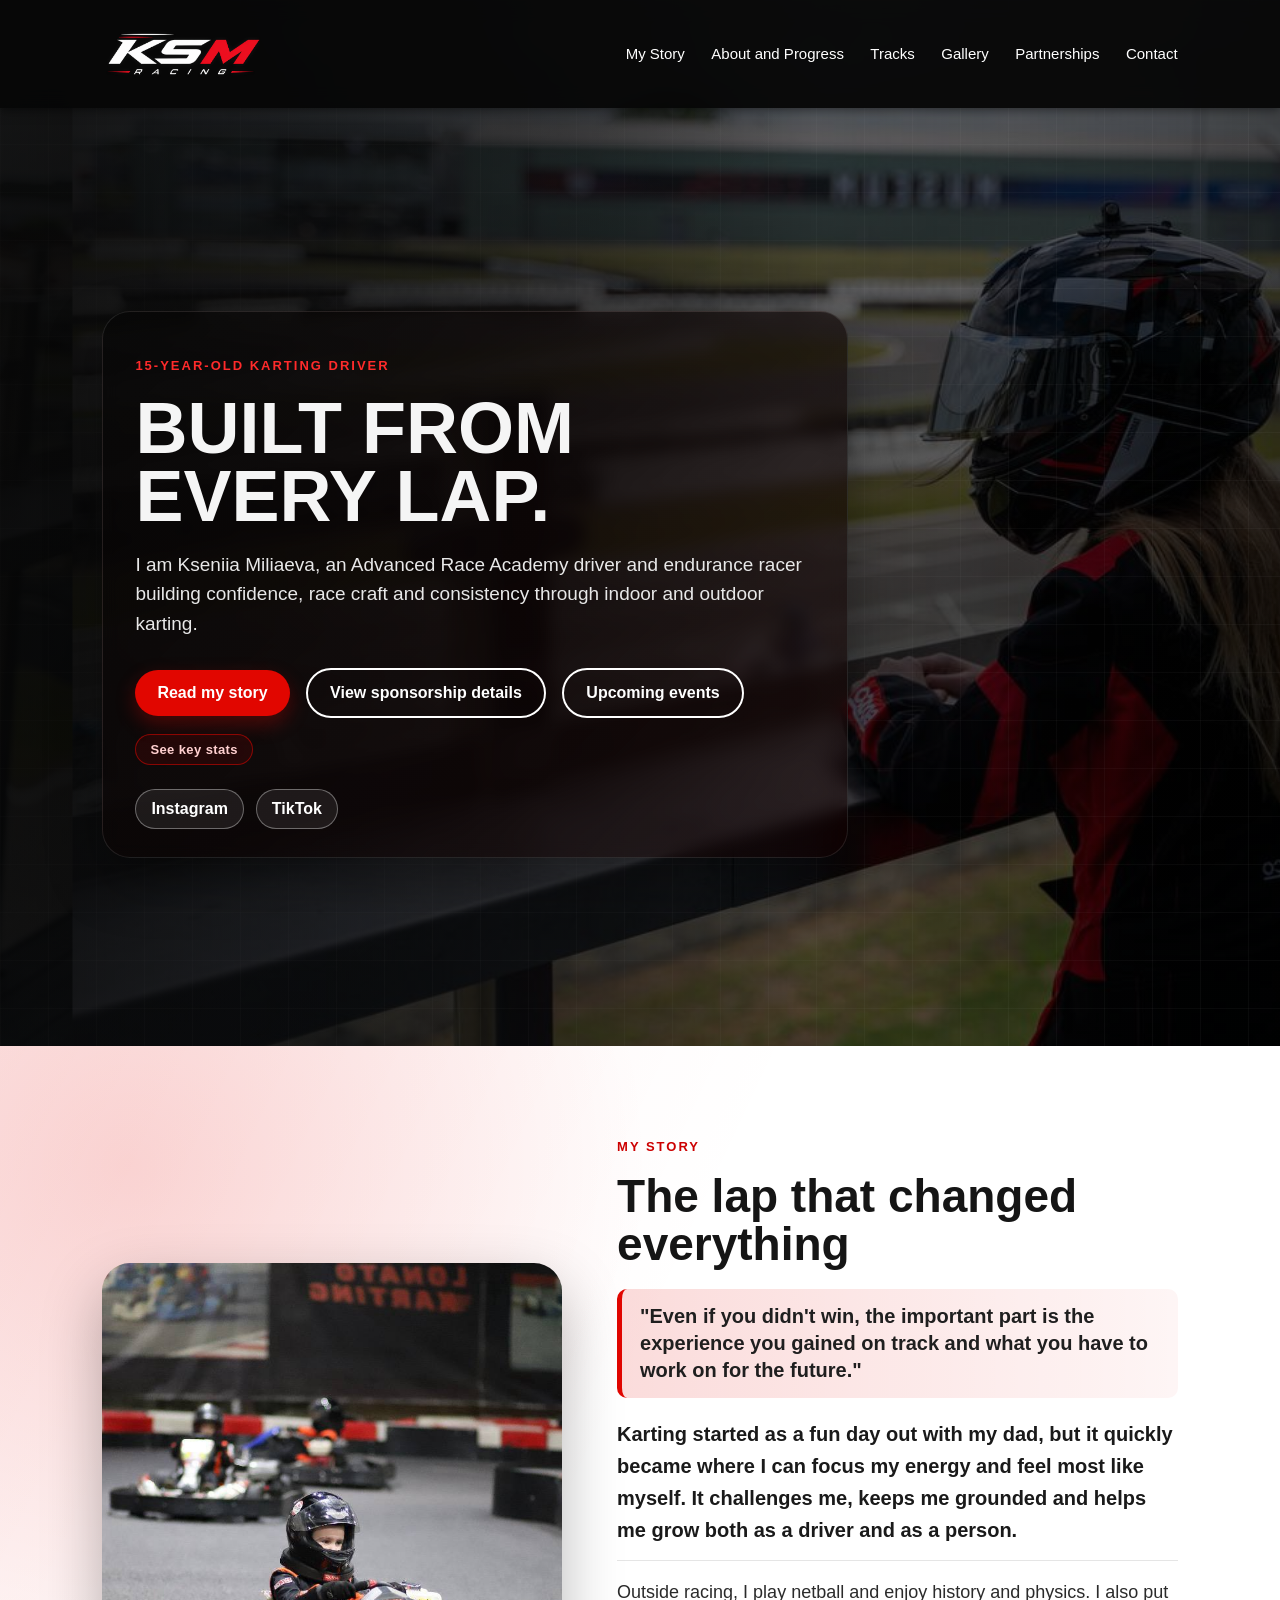
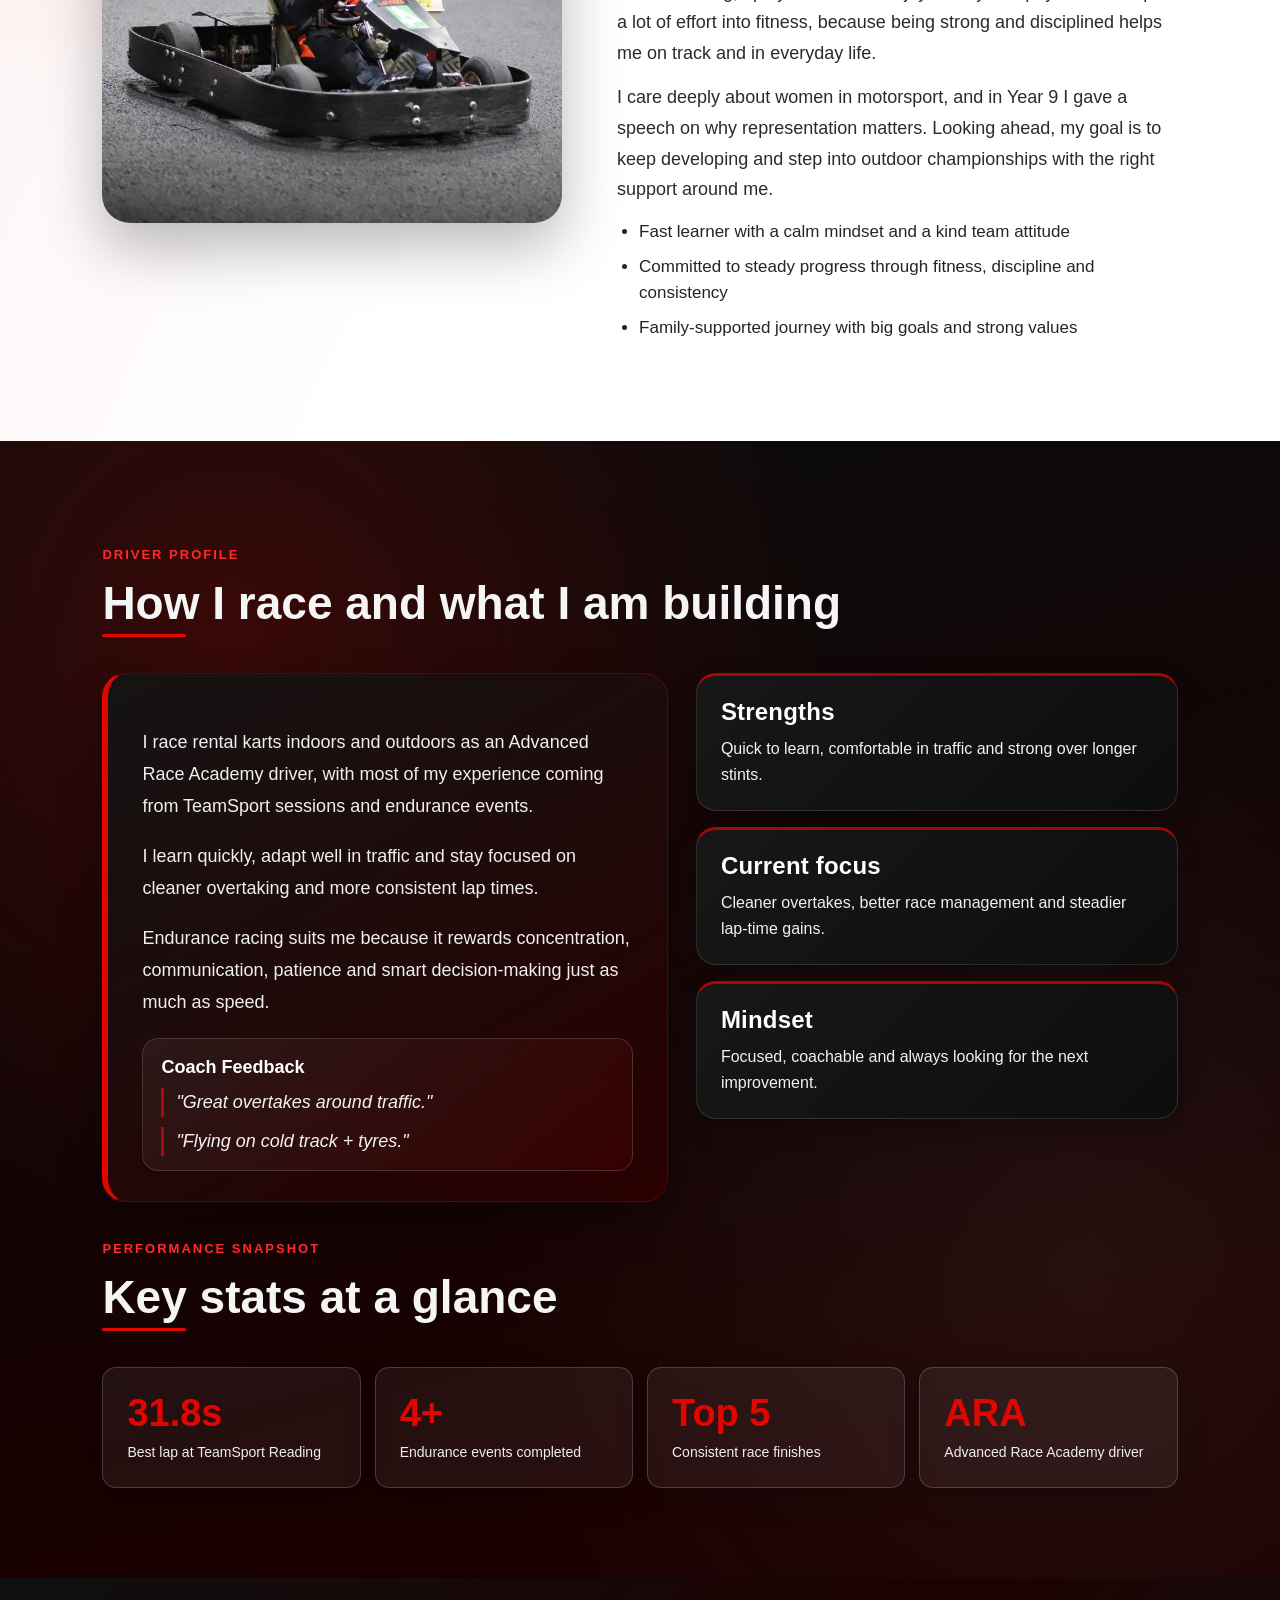
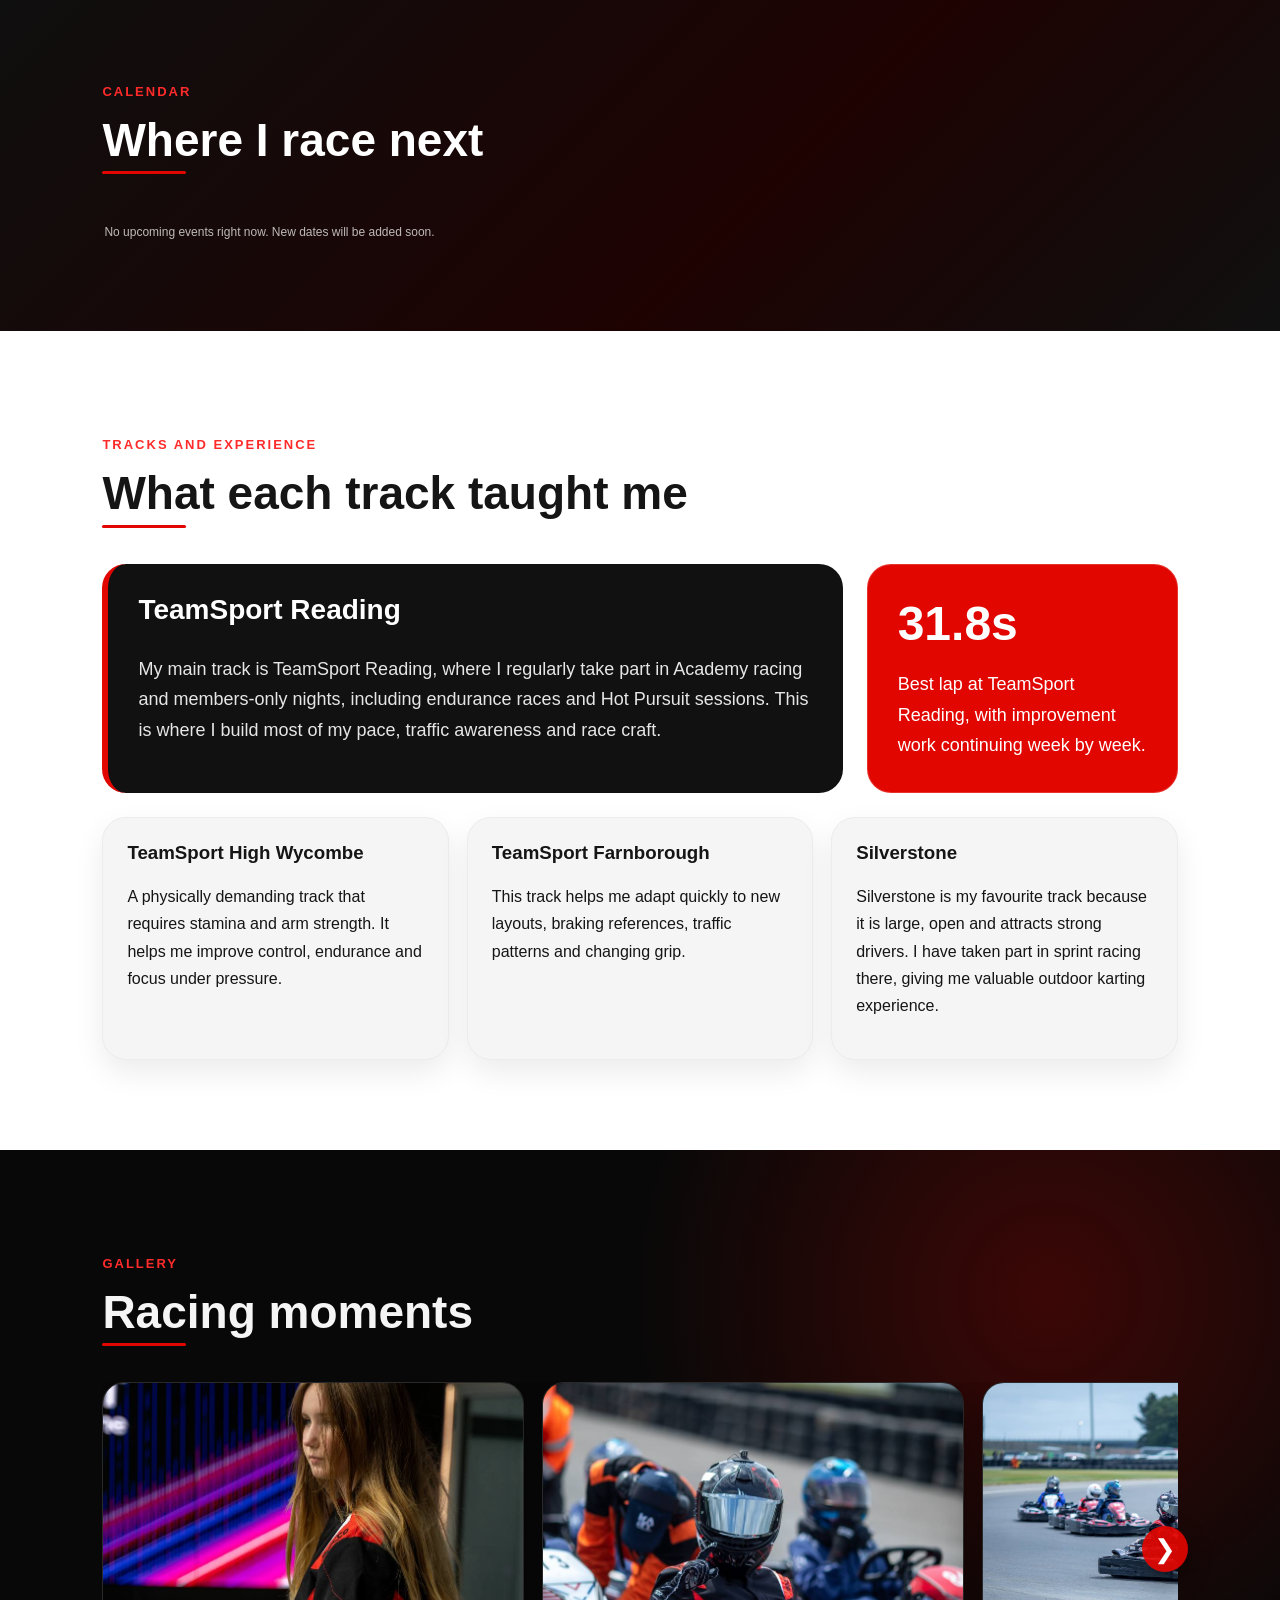
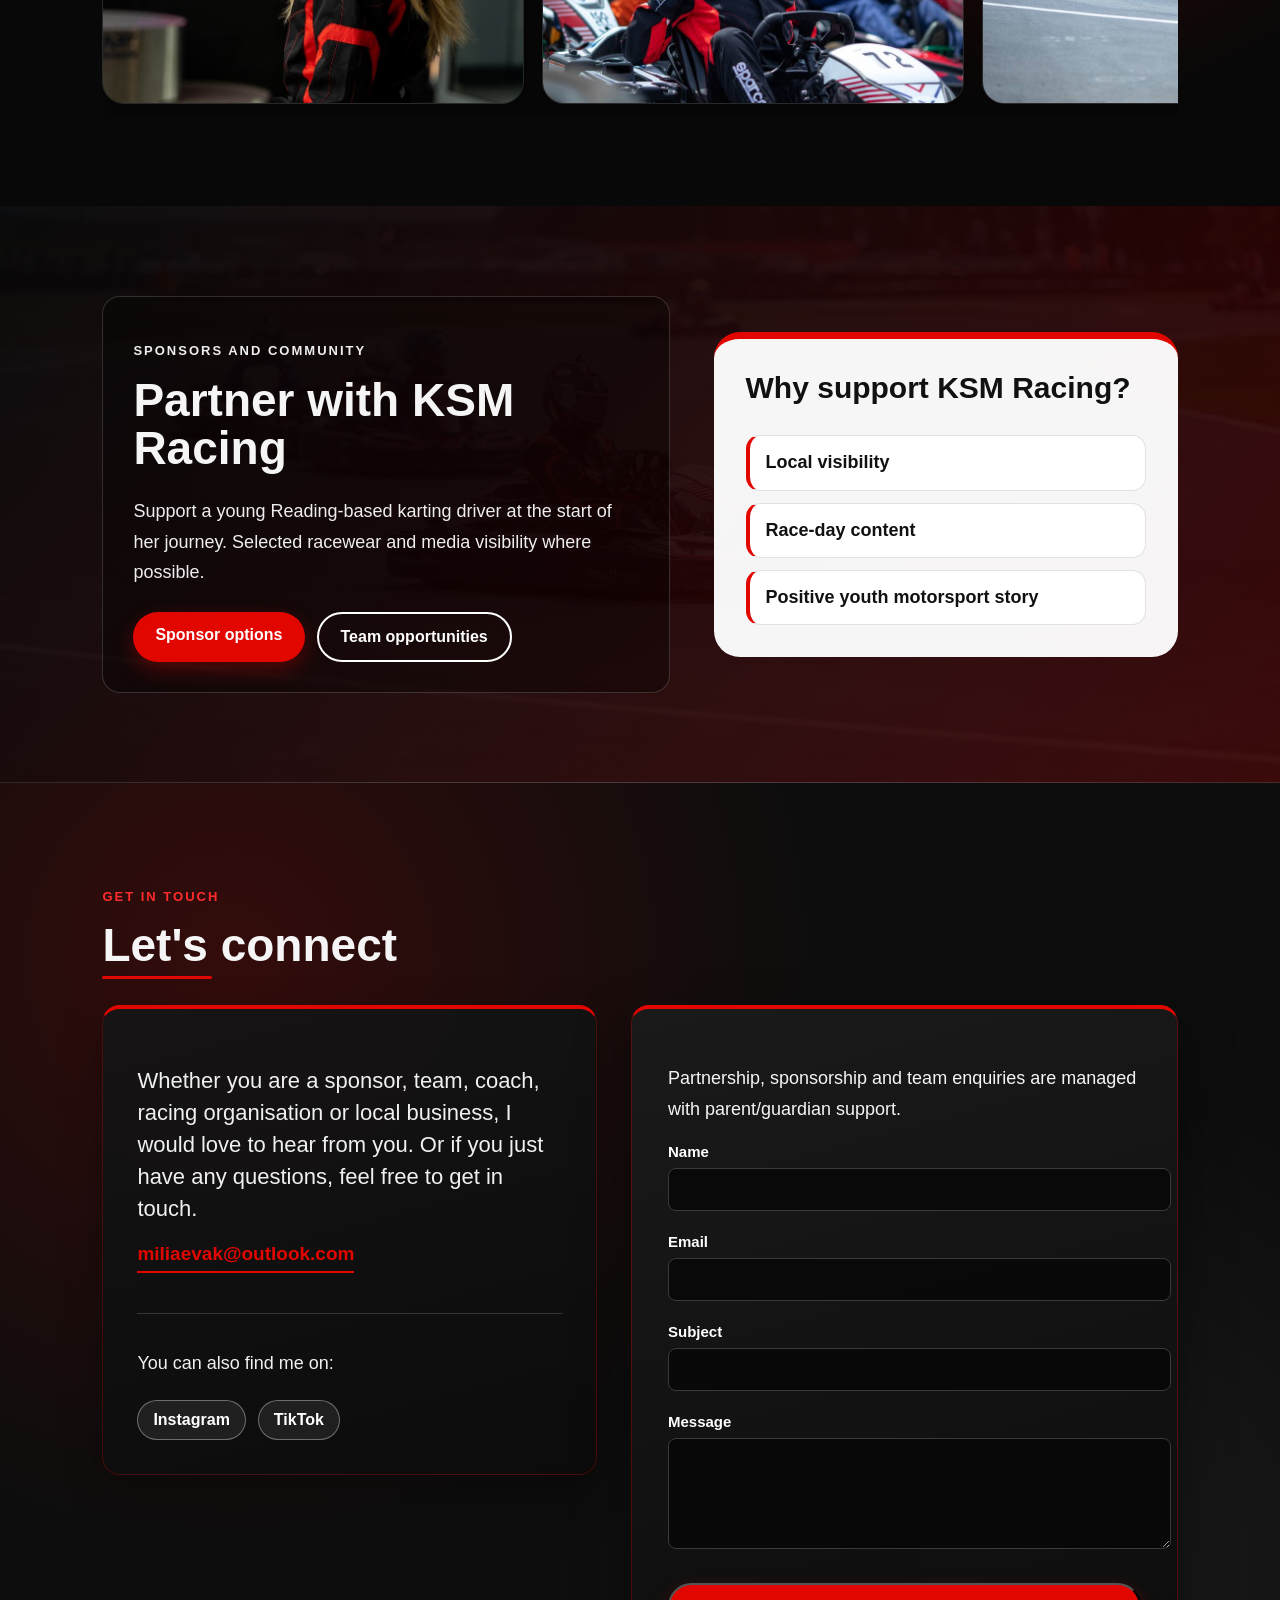
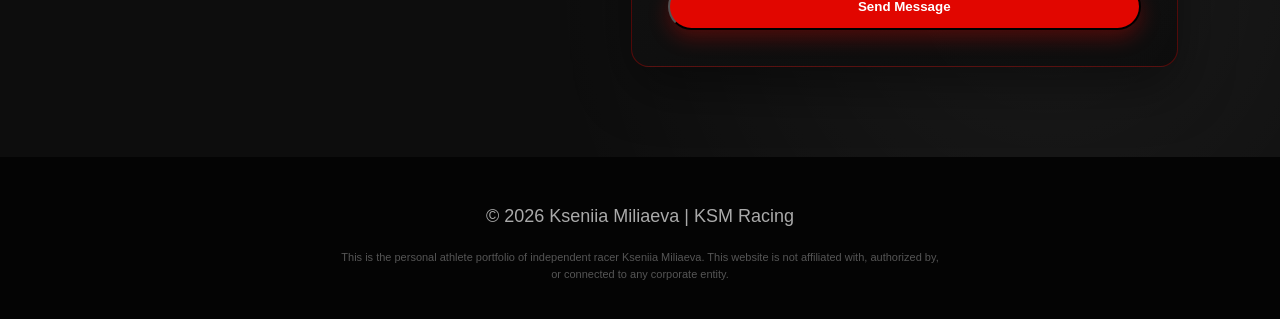
==== commit 45f740af: "Make homepage sponsorship button scroll to section" ====
--- a/Codes/code 2/index.html
+++ b/Codes/code 2/index.html
@@ -47,7 +47,7 @@
 
         <div class="hero-actions">
           <a href="#story" class="btn btn-red">Read my story</a>
-          <a href="/sponsorship.html" class="btn btn-outline">View sponsorship details</a>
+          <a href="#sponsors" class="btn btn-outline">View sponsorship details</a>
           <a href="#events" class="btn btn-outline">Upcoming events</a>
         </div>
 
@@ -385,6 +385,10 @@
           <p id="contact-success" class="form-success" hidden>
             Thank you for reaching out. Your message has been received, and I will get back to you as soon as possible.
           </p>
+
+          <p id="contact-local-warning" class="form-success" hidden>
+            Local file previews cannot submit this form. Open this site through a web server (for example, the live site URL) and try again.
+          </p>
         </form>
       </div>
     </section>
@@ -623,7 +627,20 @@
     // Contact form return URL and in-page success message
     const nextInput = document.getElementById("form-next");
     const successNotice = document.getElementById("contact-success");
+    const localWarning = document.getElementById("contact-local-warning");
     const contactForm = document.querySelector(".contact-form");
+
+    if (window.location.protocol === "file:") {
+      if (localWarning) {
+        localWarning.hidden = false;
+      }
+
+      if (contactForm) {
+        contactForm.addEventListener("submit", (event) => {
+          event.preventDefault();
+        });
+      }
+    }
 
     if (nextInput) {
       const baseUrl = window.location.href.split("#")[0].split("?")[0];
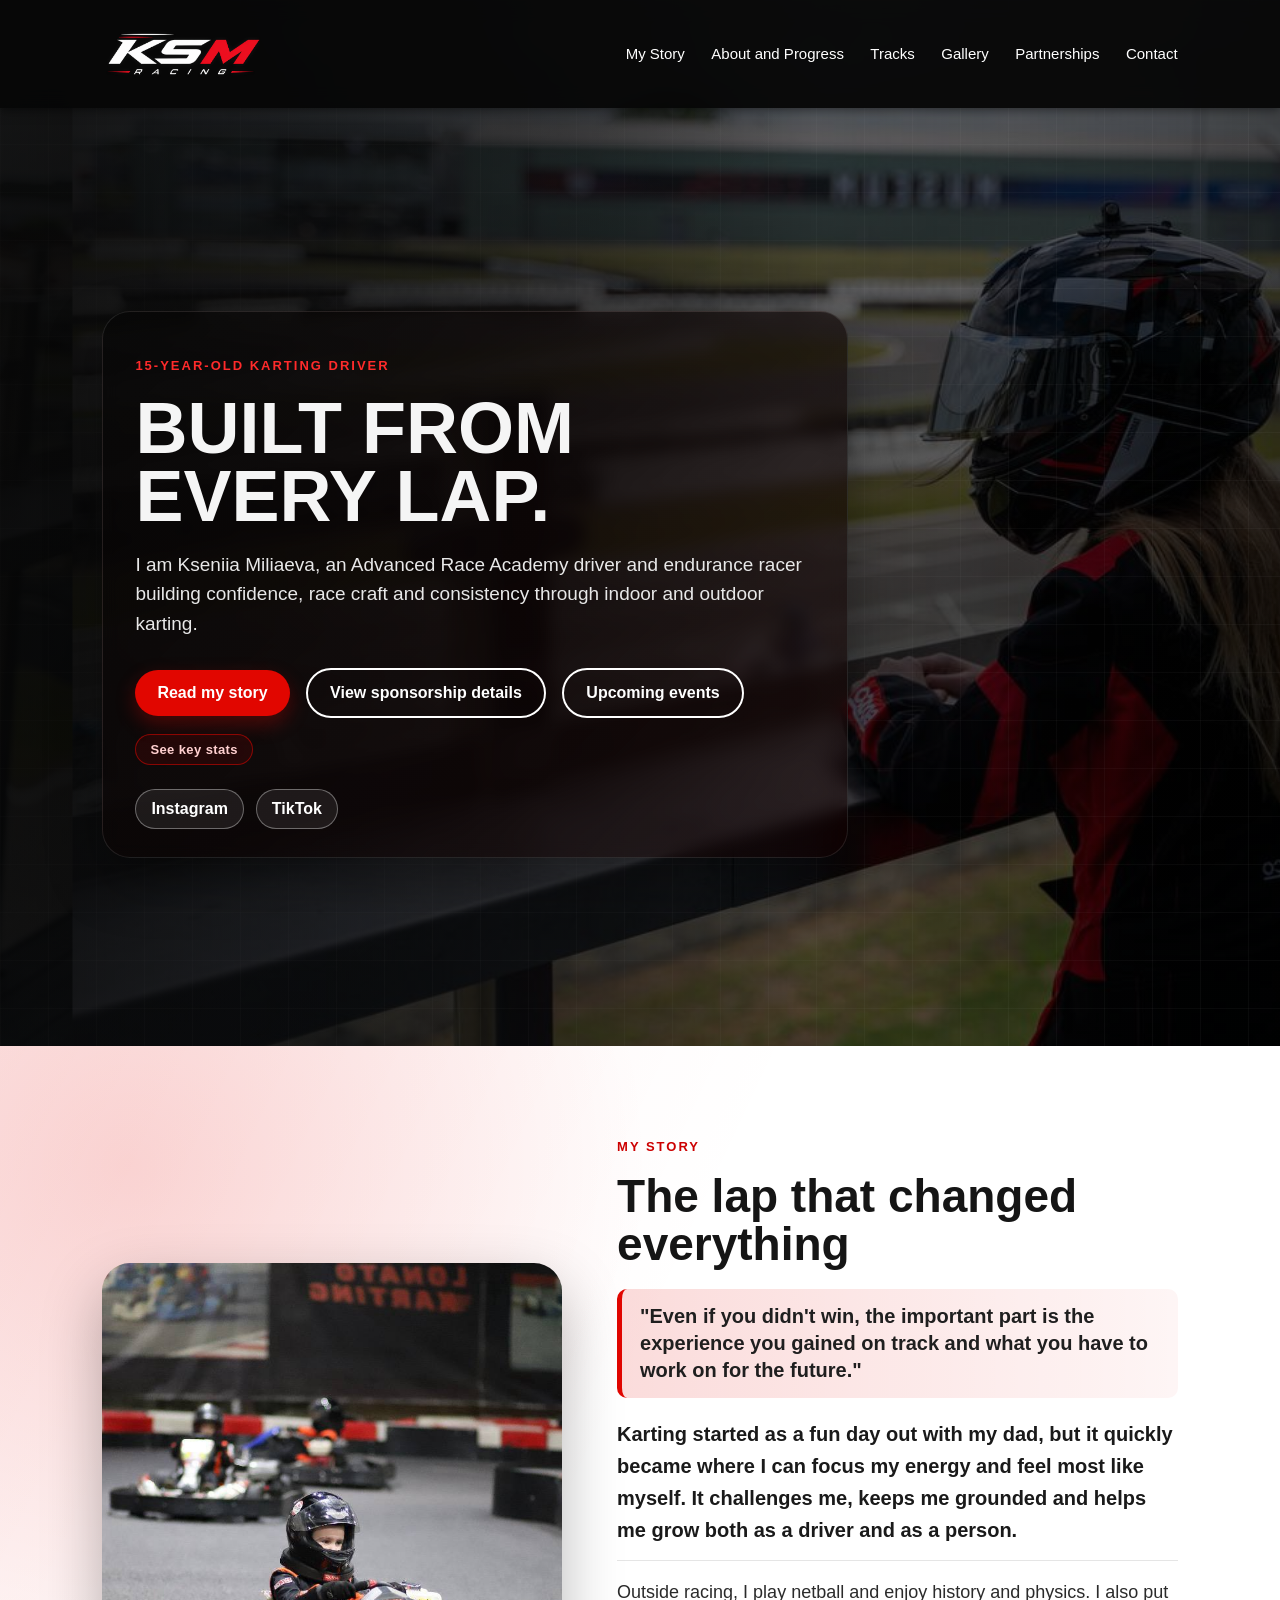
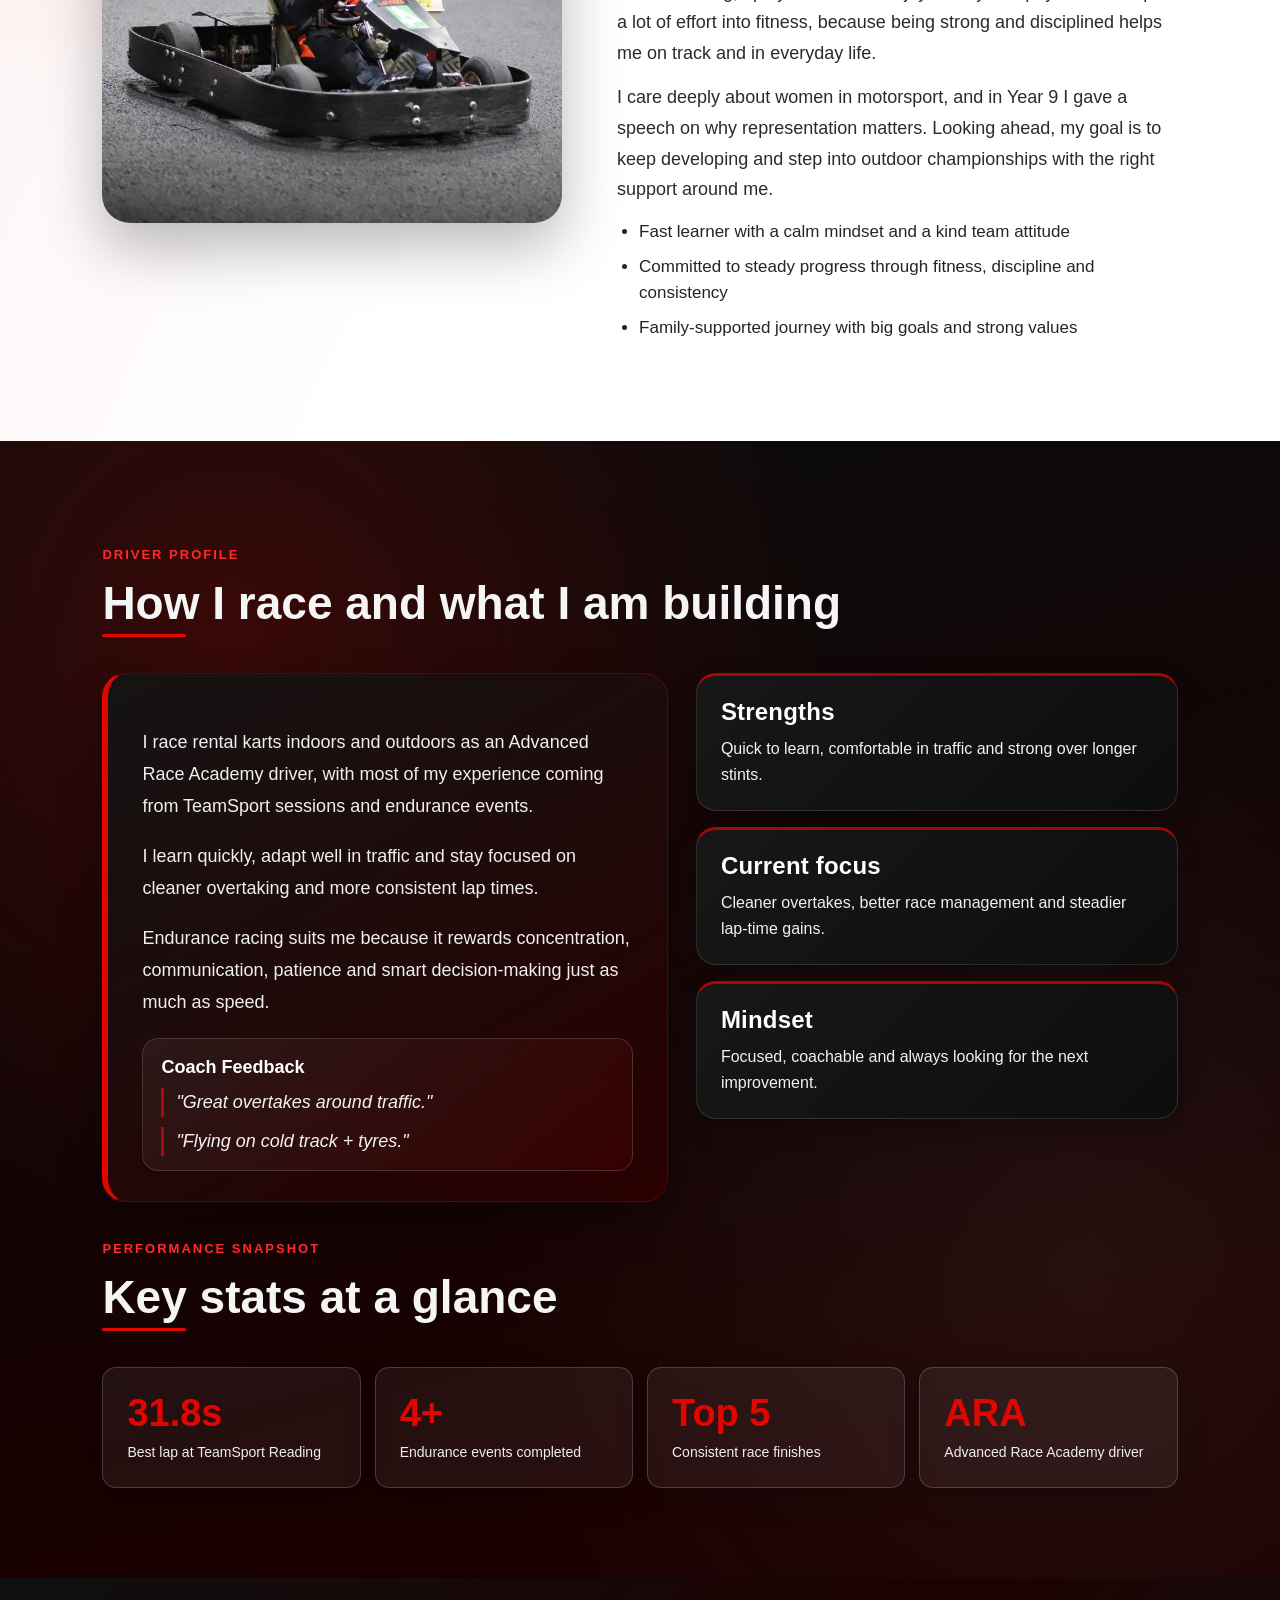
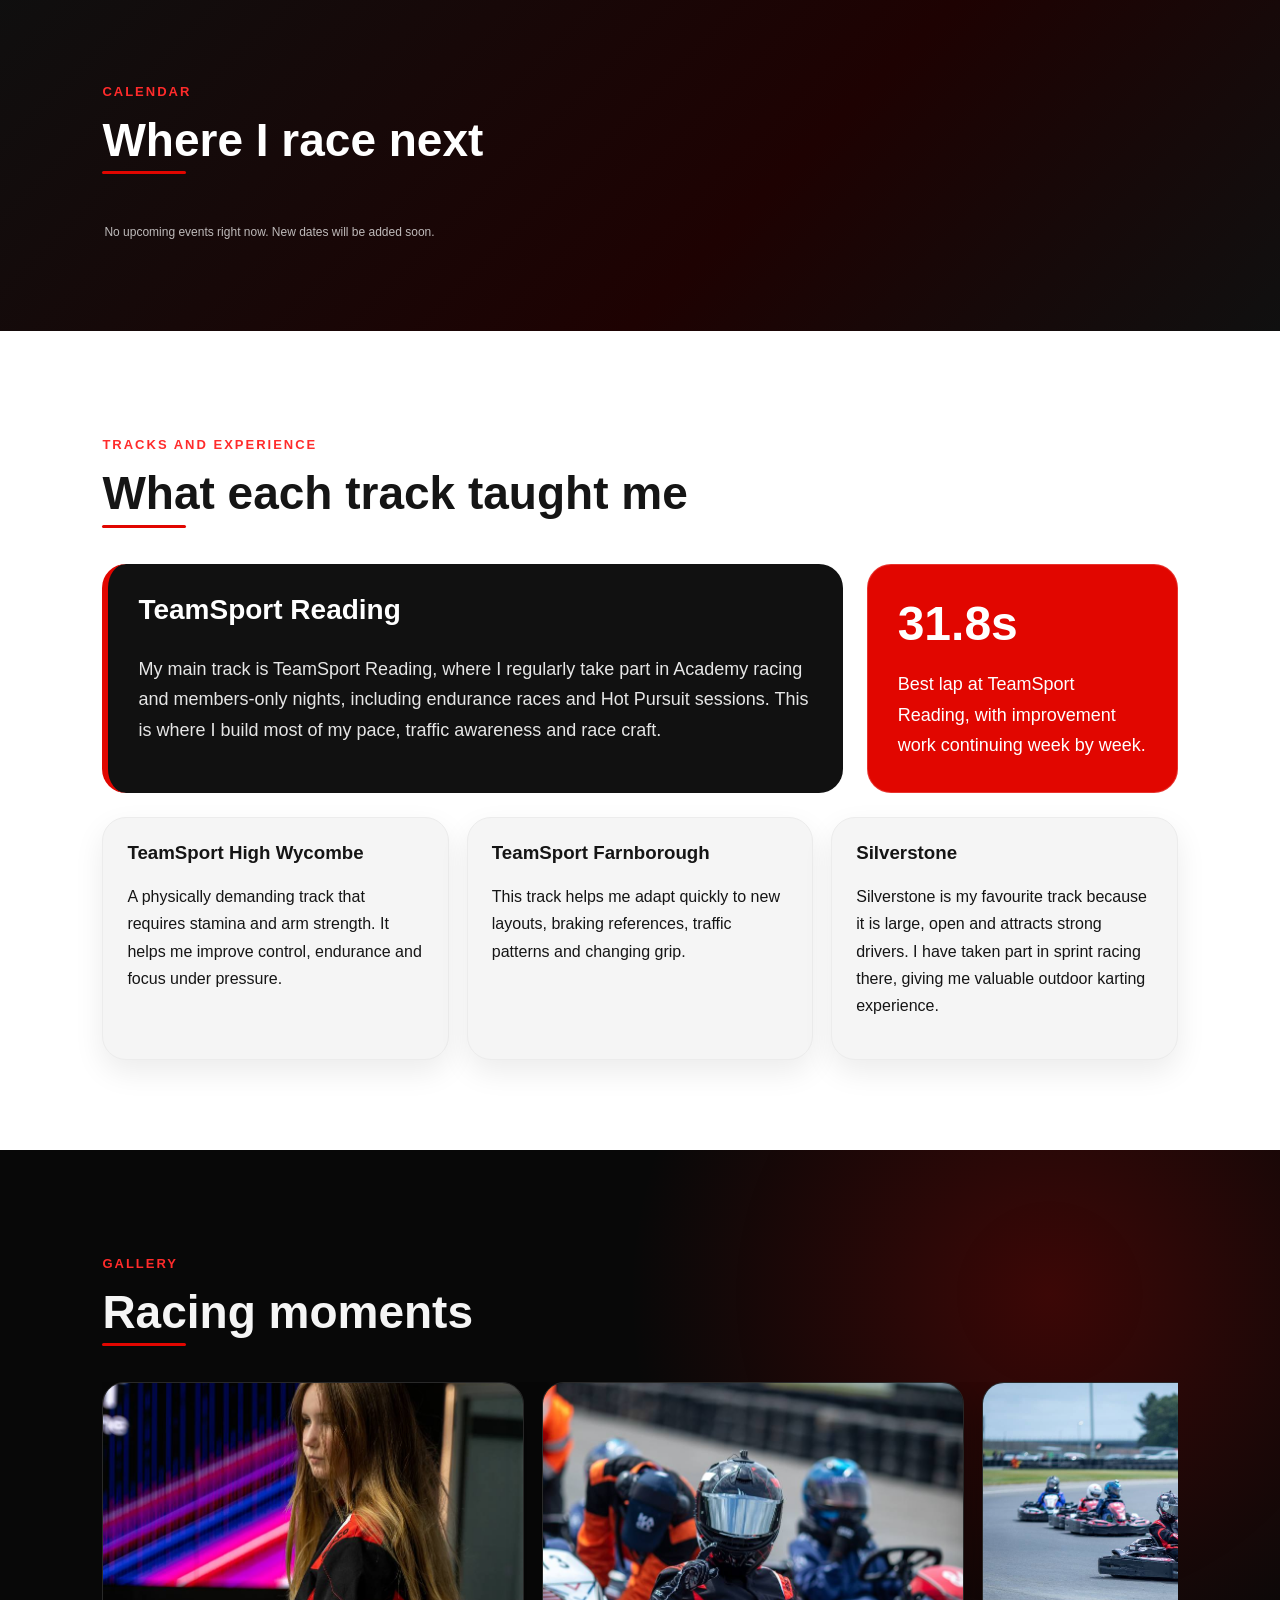
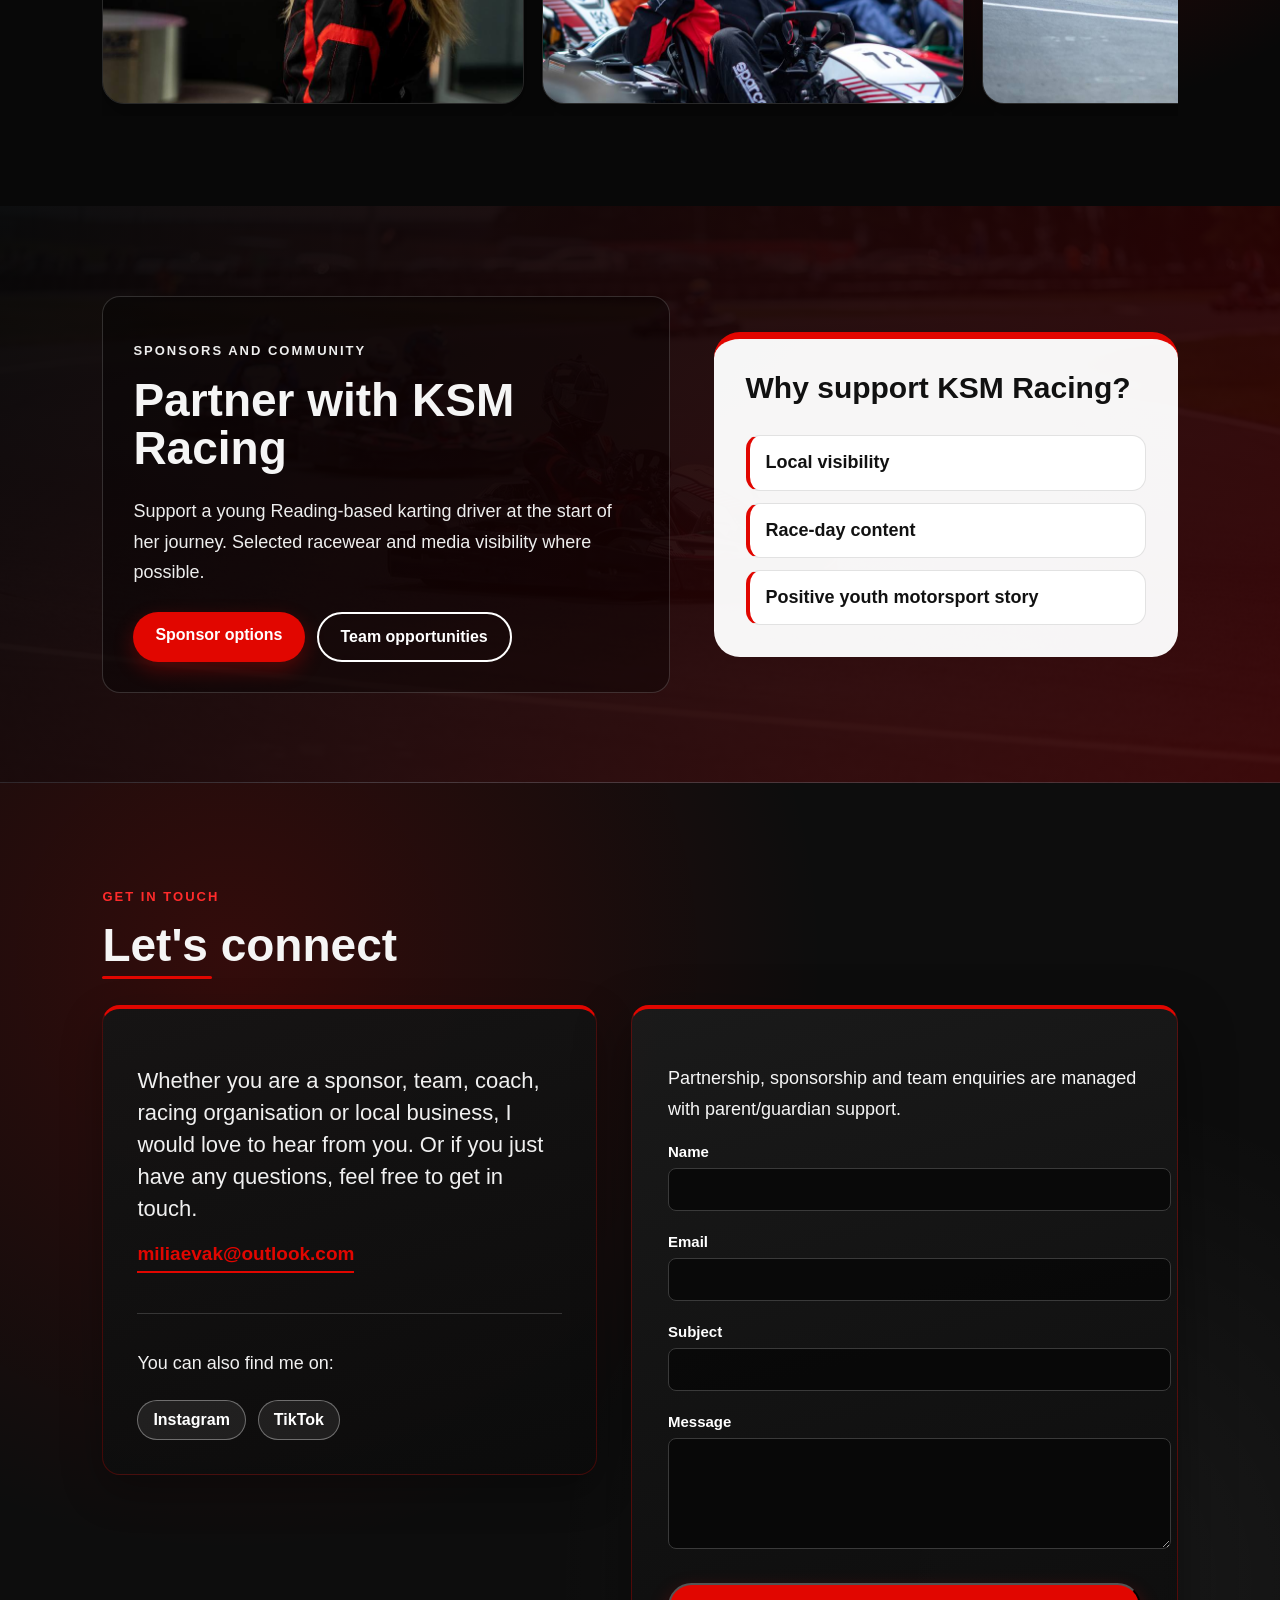
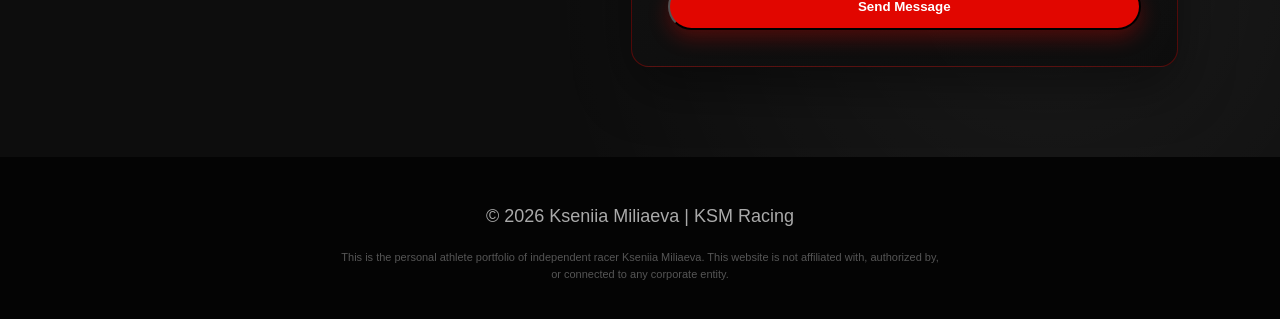
==== commit 8b7f4dd1: "Switch contact form to provider-free mailto flow" ====
--- a/Codes/code 2/index.html
+++ b/Codes/code 2/index.html
@@ -353,12 +353,8 @@
           </div>
         </div>
 
-        <form class="contact-form" action="https://formsubmit.co/miliaevak@outlook.com" method="POST">
+        <form class="contact-form" novalidate>
           <p>Partnership, sponsorship and team enquiries are managed with parent/guardian support.</p>
-          <input type="hidden" name="_subject" value="New message from KSM Racing website">
-          <input type="hidden" name="_template" value="table">
-          <input type="hidden" id="form-next" name="_next" value="">
-          <input type="text" name="_honey" tabindex="-1" autocomplete="off" style="display:none;">
 
           <div class="form-group">
             <label for="name">Name</label>
@@ -383,11 +379,7 @@
           <button type="submit" class="btn btn-red">Send Message</button>
 
           <p id="contact-success" class="form-success" hidden>
-            Thank you for reaching out. Your message has been received, and I will get back to you as soon as possible.
-          </p>
-
-          <p id="contact-local-warning" class="form-success" hidden>
-            Local file previews cannot submit this form. Open this site through a web server (for example, the live site URL) and try again.
+            Your email app has been opened with a prefilled draft. If it did not open, email me directly at miliaevak@outlook.com.
           </p>
         </form>
       </div>
@@ -624,40 +616,38 @@
       }
     }
 
-    // Contact form return URL and in-page success message
-    const nextInput = document.getElementById("form-next");
+    // Contact form submission via prefilled email draft (provider-free)
     const successNotice = document.getElementById("contact-success");
-    const localWarning = document.getElementById("contact-local-warning");
     const contactForm = document.querySelector(".contact-form");
 
-    if (window.location.protocol === "file:") {
-      if (localWarning) {
-        localWarning.hidden = false;
-      }
-
-      if (contactForm) {
-        contactForm.addEventListener("submit", (event) => {
-          event.preventDefault();
-        });
-      }
-    }
-
-    if (nextInput) {
-      const baseUrl = window.location.href.split("#")[0].split("?")[0];
-      nextInput.value = baseUrl + "?sent=1#contact";
-    }
-
-    const params = new URLSearchParams(window.location.search);
-    if (params.get("sent") === "1" && successNotice) {
-      successNotice.hidden = false;
-
-      if (contactForm) {
-        contactForm.reset();
-      }
-
-      if (window.history.replaceState) {
-        window.history.replaceState({}, document.title, "/contact#contact");
-      }
+    if (contactForm) {
+      contactForm.addEventListener("submit", (event) => {
+        event.preventDefault();
+
+        const name = (document.getElementById("name")?.value || "").trim();
+        const email = (document.getElementById("email")?.value || "").trim();
+        const subject = (document.getElementById("subject")?.value || "").trim();
+        const message = (document.getElementById("message")?.value || "").trim();
+
+        if (!name || !email || !subject || !message) {
+          return;
+        }
+
+        const body = [
+          `Name: ${name}`,
+          `Email: ${email}`,
+          "",
+          "Message:",
+          message
+        ].join("\n");
+
+        const mailtoUrl = `mailto:miliaevak@outlook.com?subject=${encodeURIComponent(subject)}&body=${encodeURIComponent(body)}`;
+        window.location.href = mailtoUrl;
+
+        if (successNotice) {
+          successNotice.hidden = false;
+        }
+      });
     }
 
   </script>
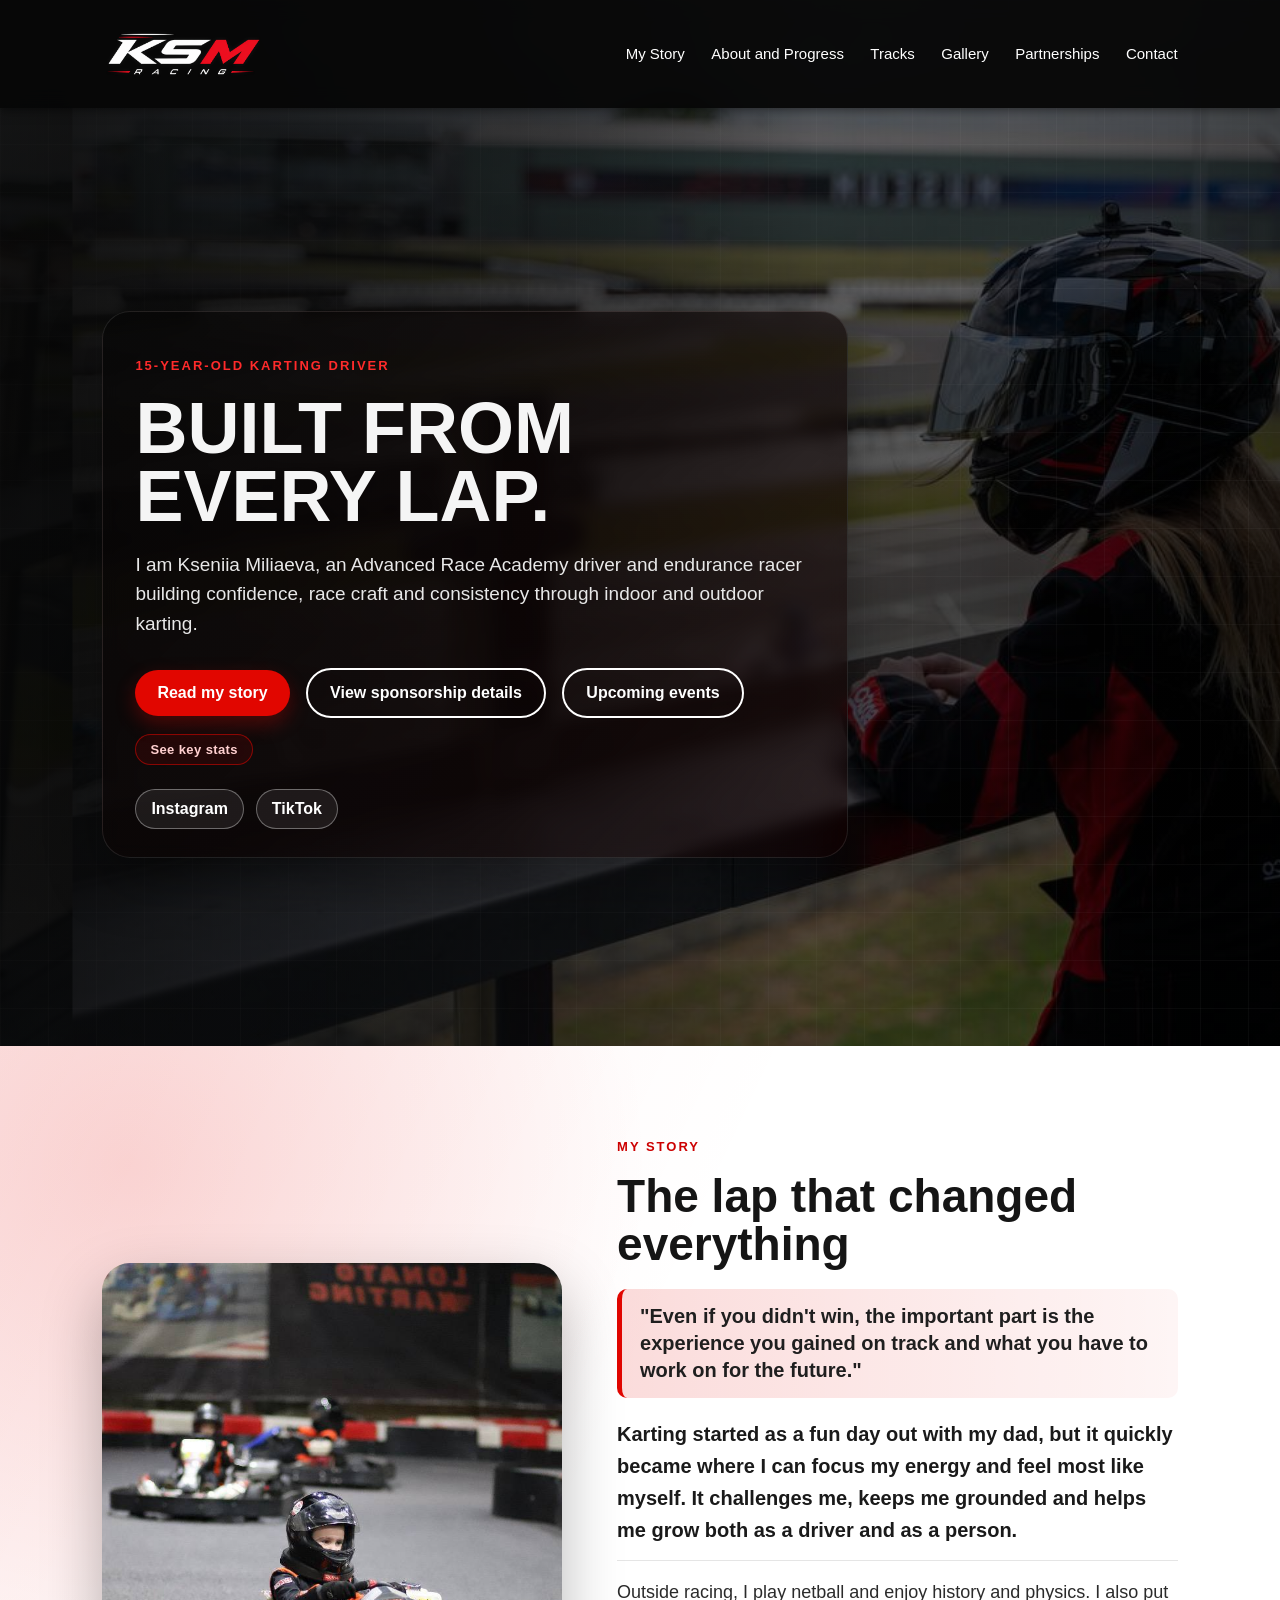
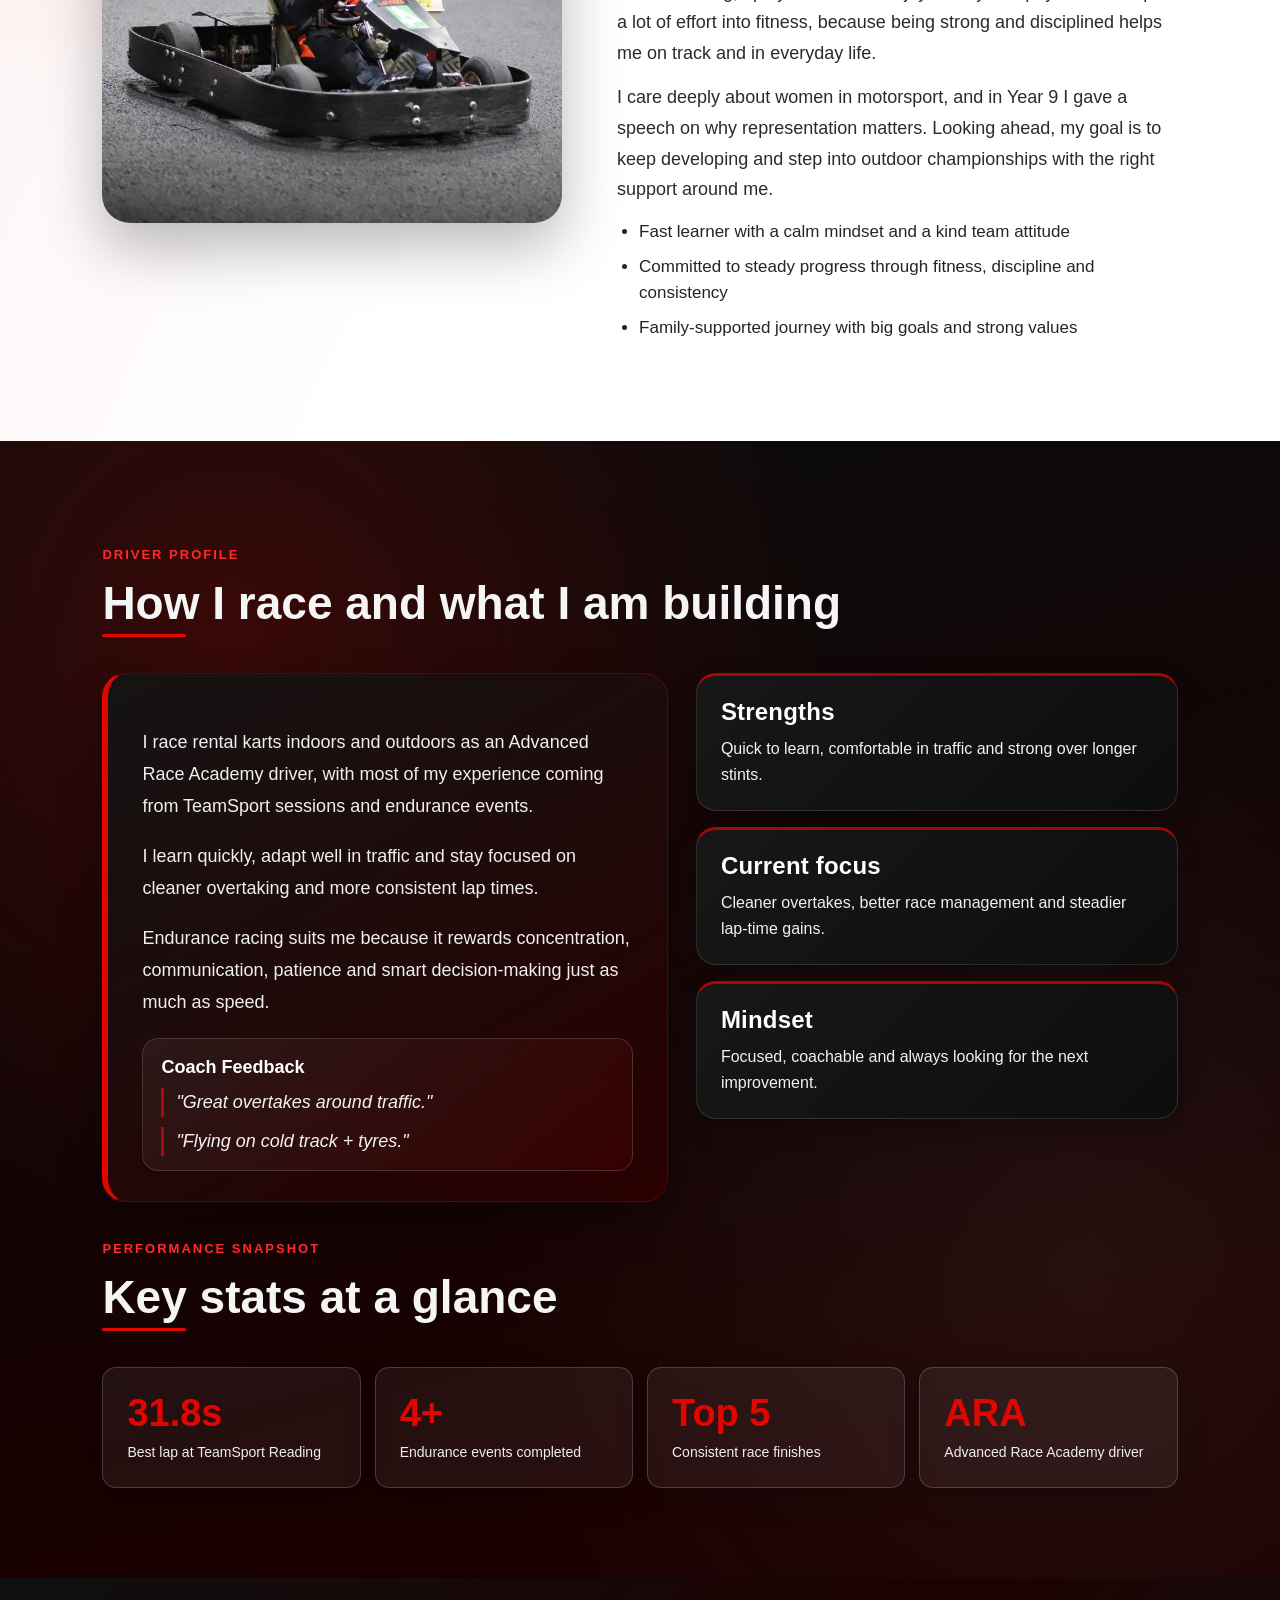
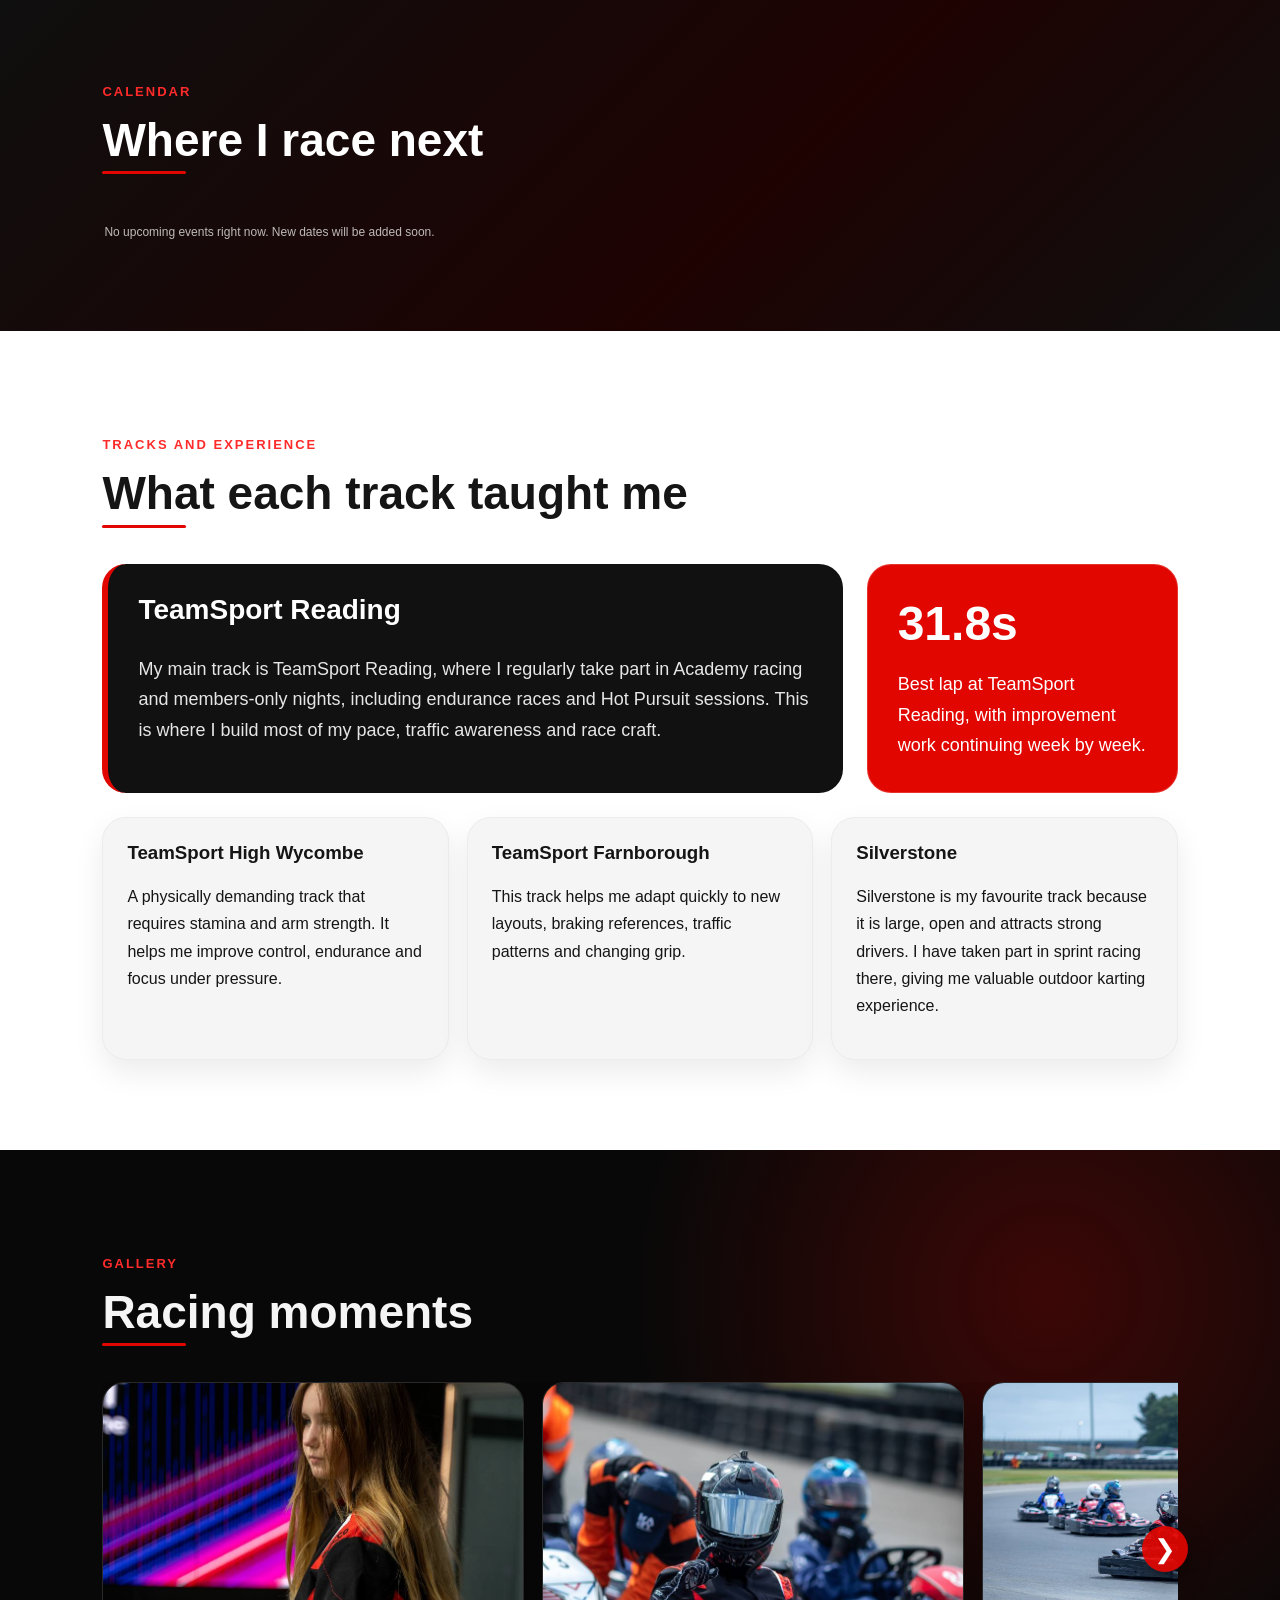
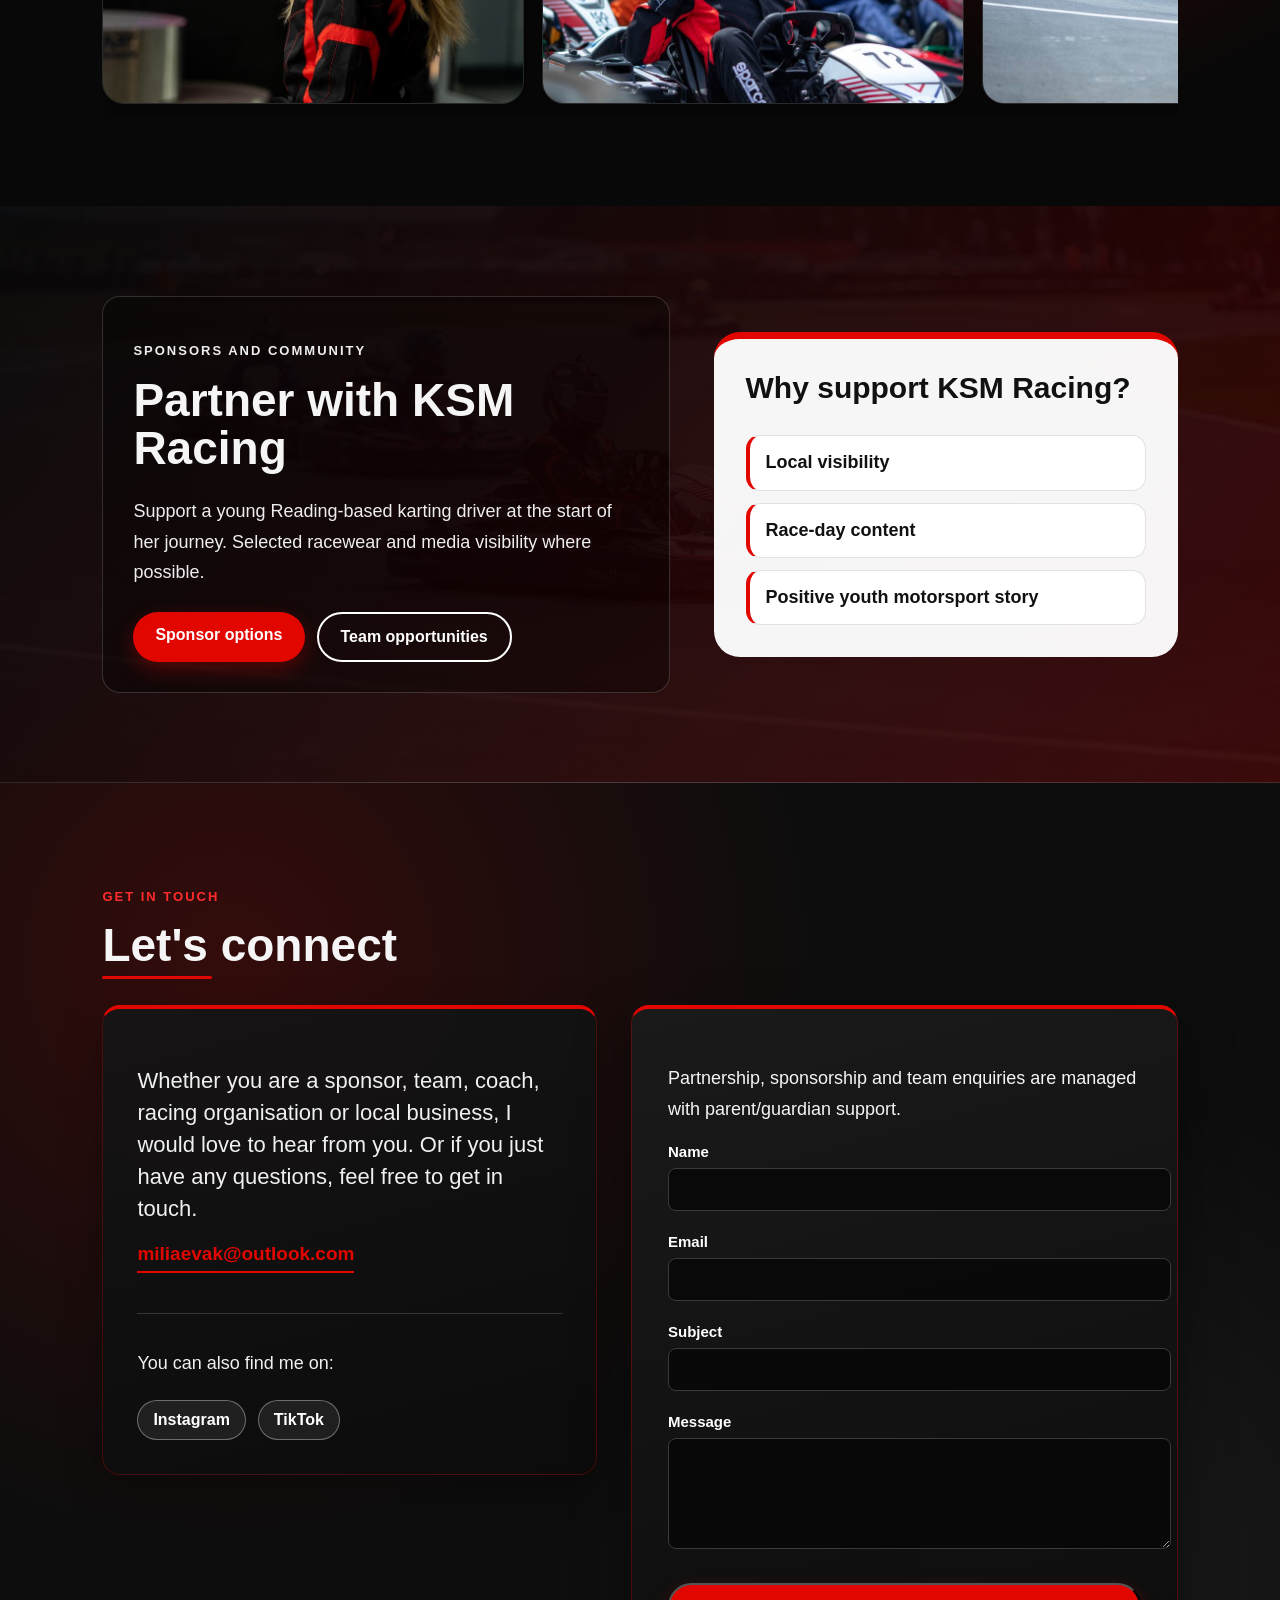
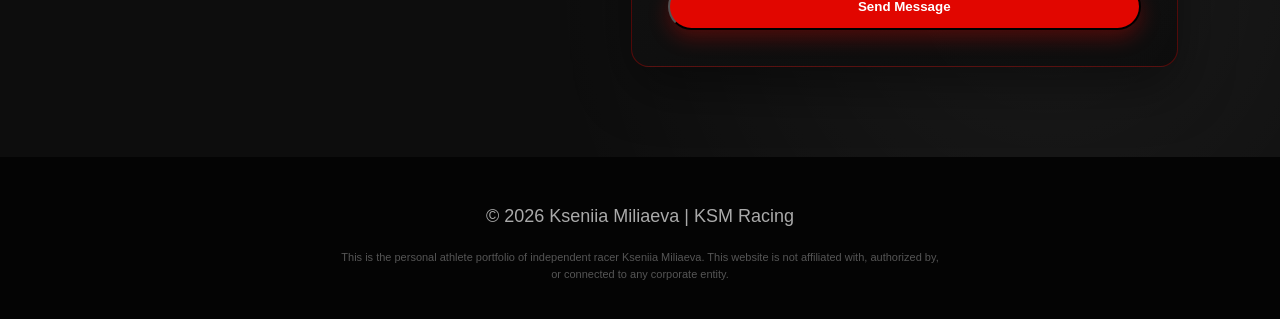
==== commit 369b3efb: "Switch contact form to Formspree provider flow" ====
--- a/Codes/code 2/index.html
+++ b/Codes/code 2/index.html
@@ -353,8 +353,10 @@
           </div>
         </div>
 
-        <form class="contact-form" novalidate>
+        <form class="contact-form" action="https://formspree.io/f/your-form-id" method="POST" novalidate>
           <p>Partnership, sponsorship and team enquiries are managed with parent/guardian support.</p>
+          <input type="hidden" name="_subject" value="New message from KSM Racing website">
+          <input type="text" name="_gotcha" tabindex="-1" autocomplete="off" style="display:none;">
 
           <div class="form-group">
             <label for="name">Name</label>
@@ -379,7 +381,7 @@
           <button type="submit" class="btn btn-red">Send Message</button>
 
           <p id="contact-success" class="form-success" hidden>
-            Your email app has been opened with a prefilled draft. If it did not open, email me directly at miliaevak@outlook.com.
+            Thank you for reaching out. Your message has been received, and I will get back to you as soon as possible.
           </p>
         </form>
       </div>
@@ -616,12 +618,12 @@
       }
     }
 
-    // Contact form submission via prefilled email draft (provider-free)
+    // Contact form submission via Formspree
     const successNotice = document.getElementById("contact-success");
     const contactForm = document.querySelector(".contact-form");
 
     if (contactForm) {
-      contactForm.addEventListener("submit", (event) => {
+      contactForm.addEventListener("submit", async (event) => {
         event.preventDefault();
 
         const name = (document.getElementById("name")?.value || "").trim();
@@ -633,19 +635,41 @@
           return;
         }
 
-        const body = [
-          `Name: ${name}`,
-          `Email: ${email}`,
-          "",
-          "Message:",
-          message
-        ].join("\n");
-
-        const mailtoUrl = `mailto:miliaevak@outlook.com?subject=${encodeURIComponent(subject)}&body=${encodeURIComponent(body)}`;
-        window.location.href = mailtoUrl;
-
-        if (successNotice) {
-          successNotice.hidden = false;
+        const endpoint = contactForm.getAttribute("action") || "";
+        if (endpoint.includes("your-form-id")) {
+          if (successNotice) {
+            successNotice.textContent = "Form endpoint is not configured yet. Replace your-form-id with your Formspree form ID.";
+            successNotice.hidden = false;
+          }
+          return;
+        }
+
+        const formData = new FormData(contactForm);
+
+        try {
+          const response = await fetch(endpoint, {
+            method: "POST",
+            body: formData,
+            headers: {
+              Accept: "application/json"
+            }
+          });
+
+          if (!response.ok) {
+            throw new Error("Form submit failed");
+          }
+
+          contactForm.reset();
+
+          if (successNotice) {
+            successNotice.textContent = "Thank you for reaching out. Your message has been received, and I will get back to you as soon as possible.";
+            successNotice.hidden = false;
+          }
+        } catch (error) {
+          if (successNotice) {
+            successNotice.textContent = "Something went wrong while sending your message. Please email me directly at miliaevak@outlook.com.";
+            successNotice.hidden = false;
+          }
         }
       });
     }
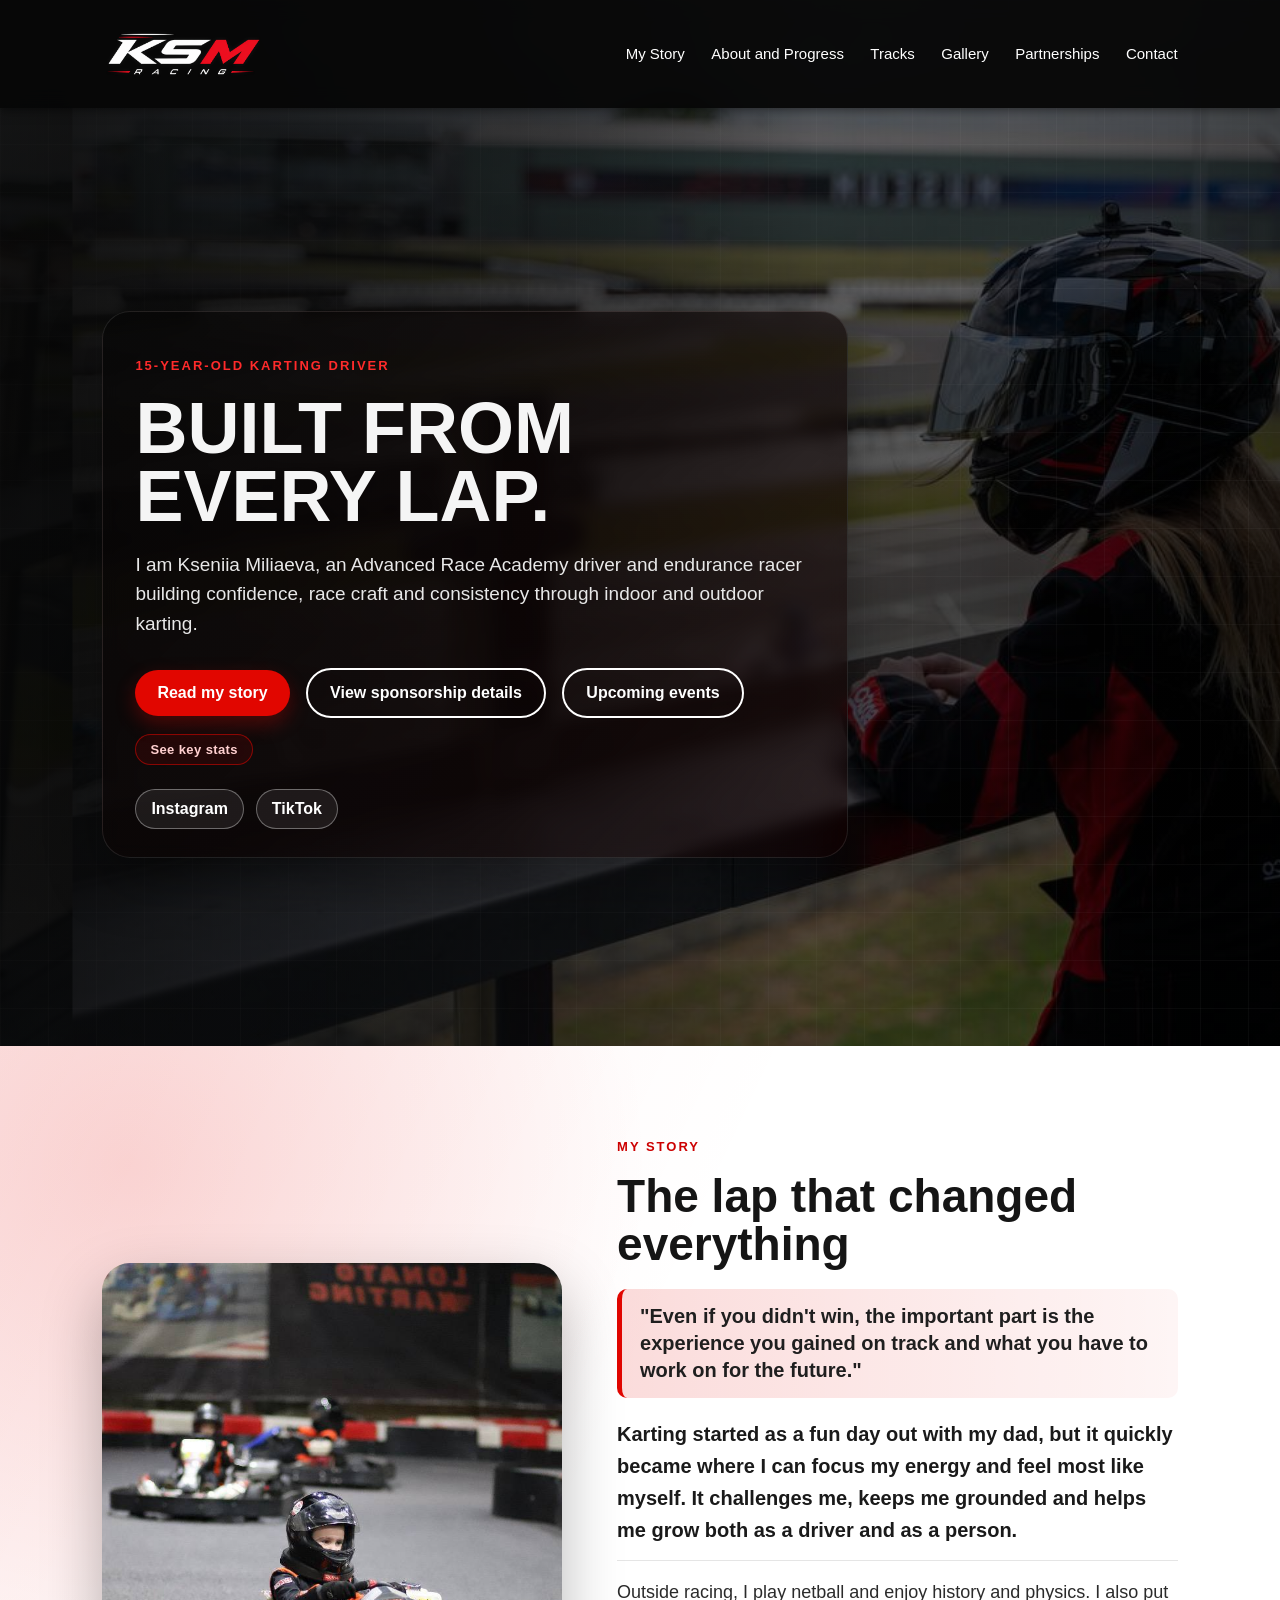
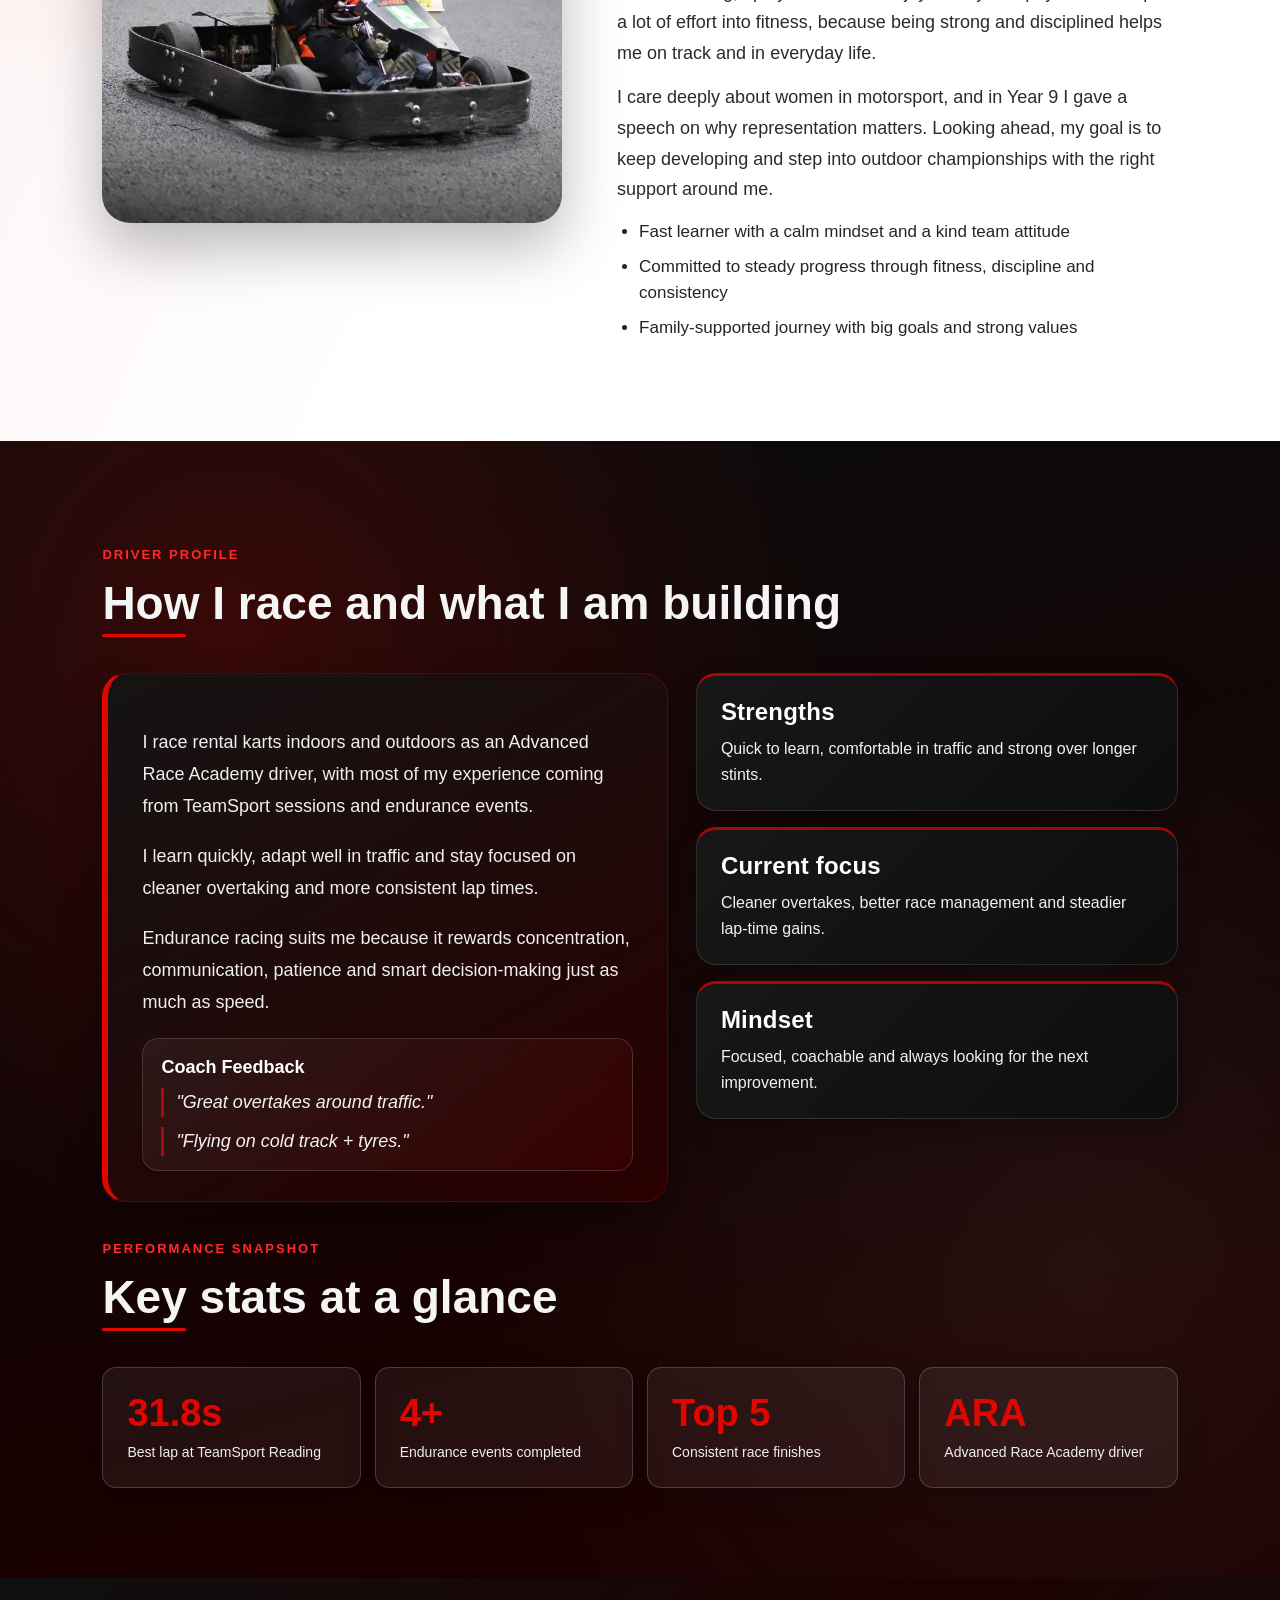
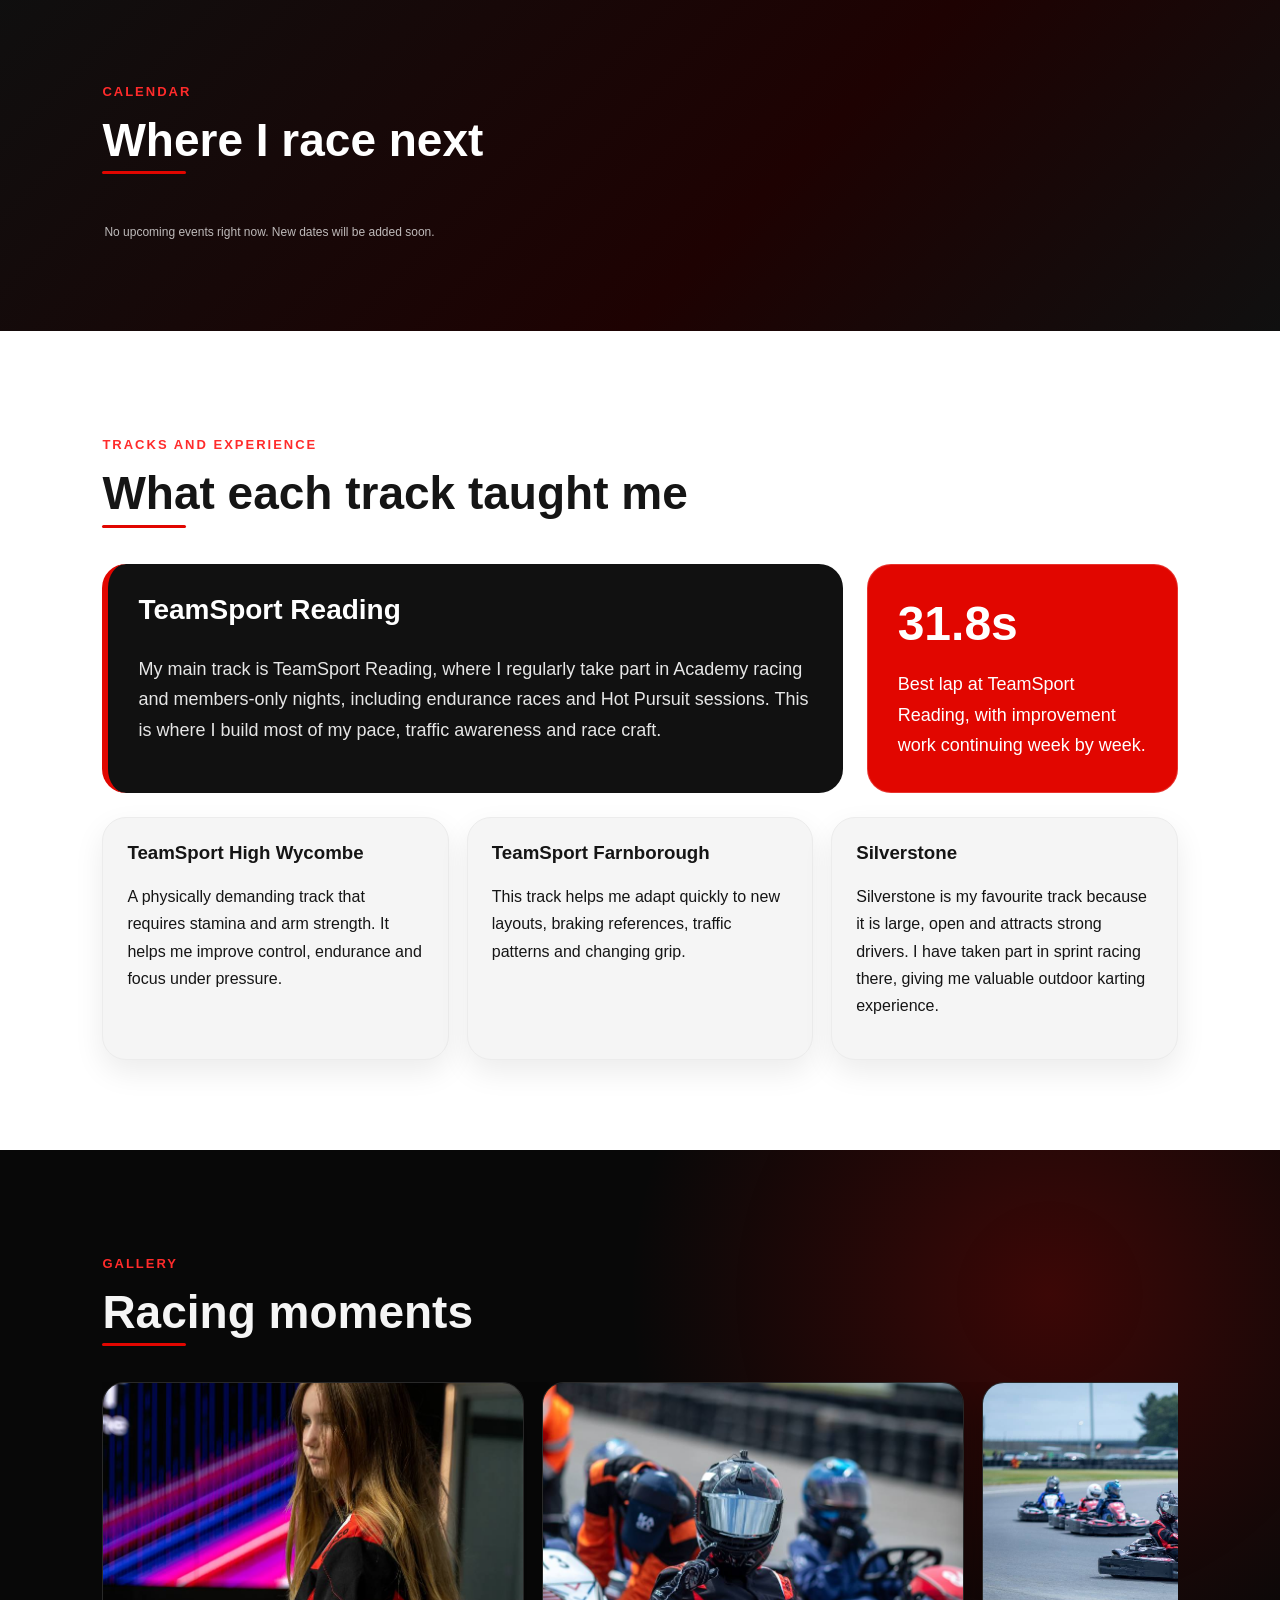
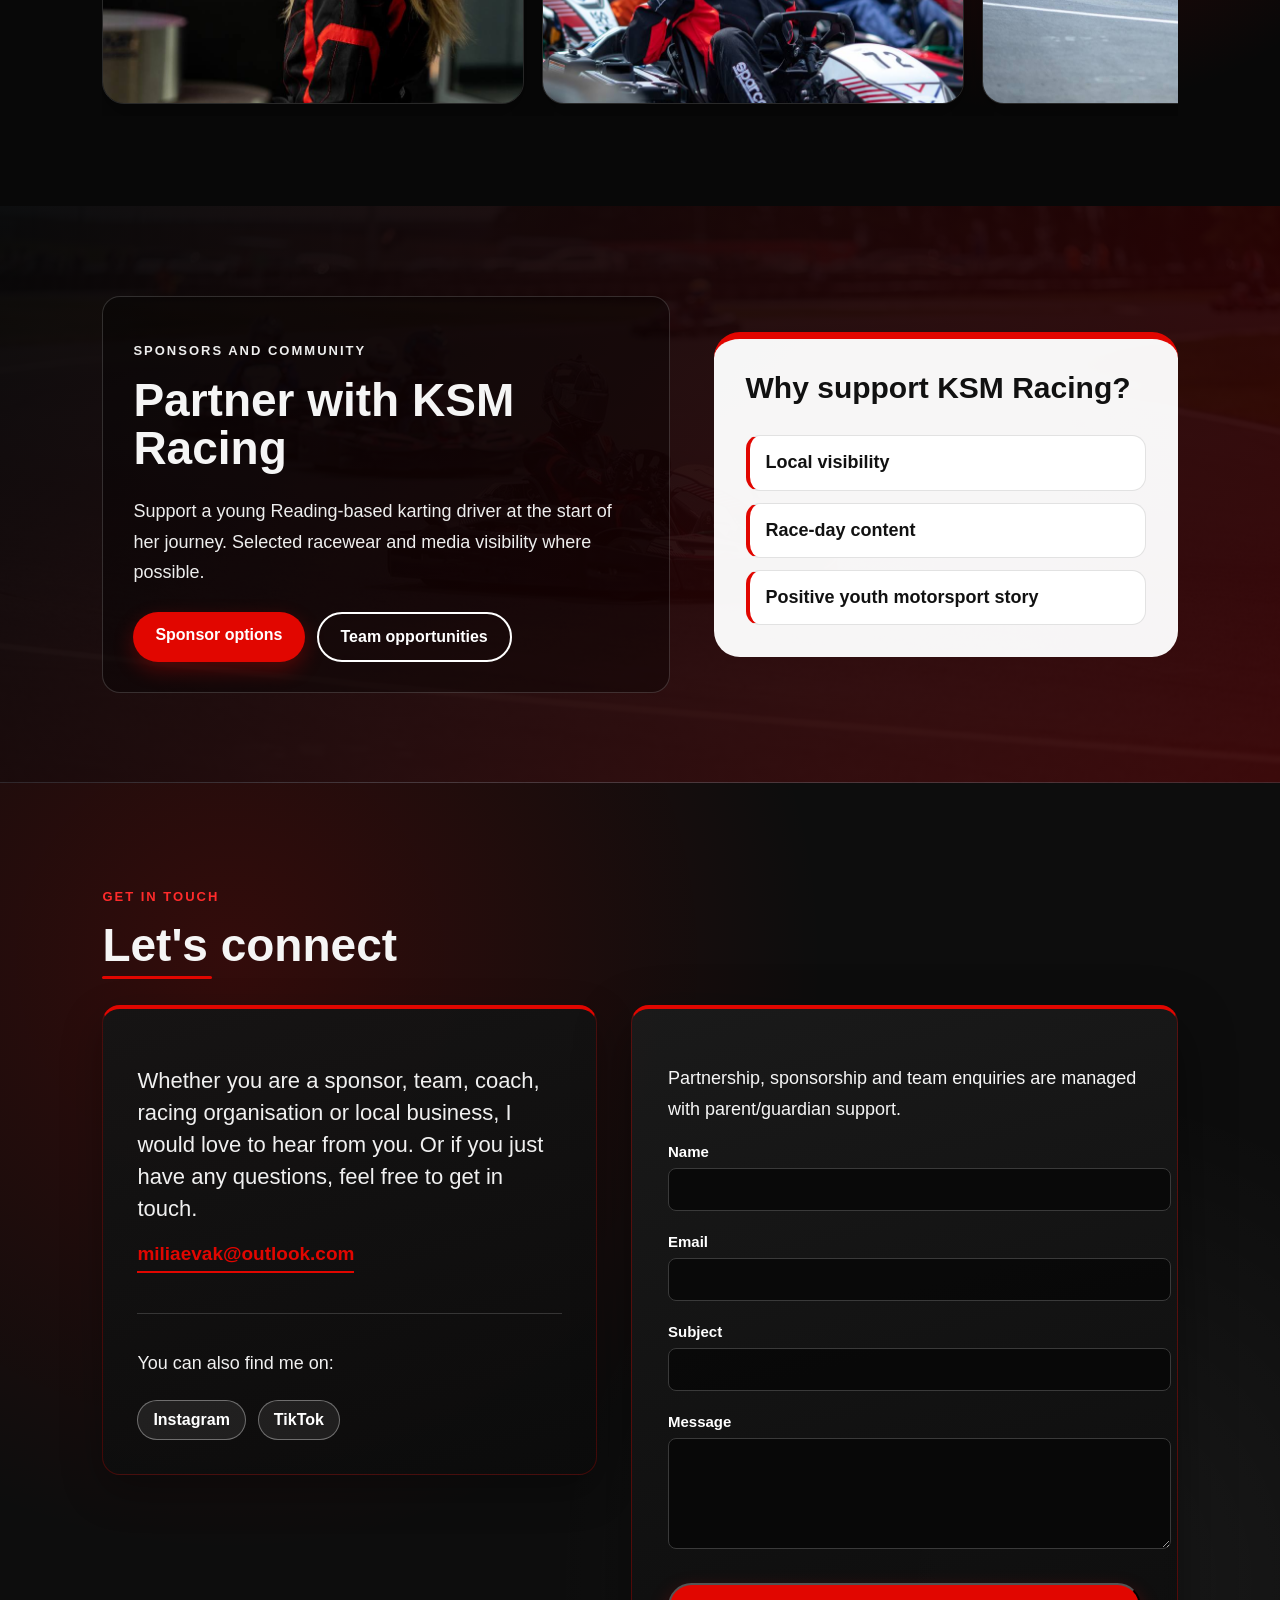
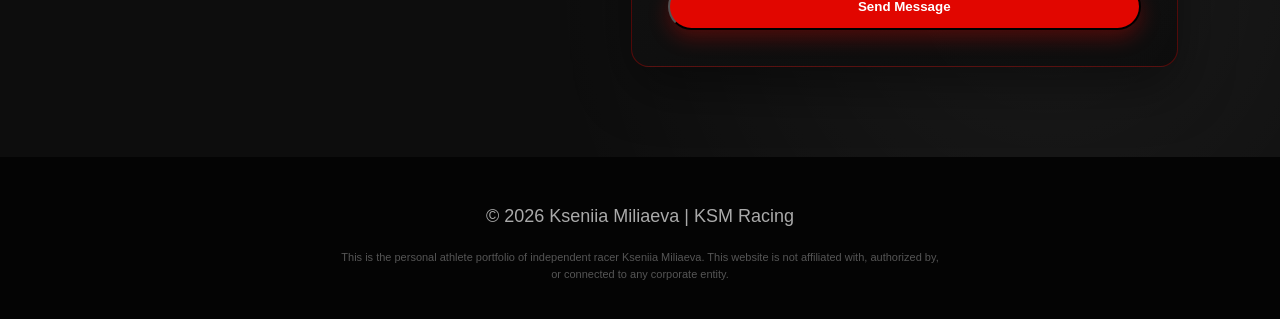
==== commit 2cb29d42: "Use zero-setup FormSubmit with local fallback" ====
--- a/Codes/code 2/index.html
+++ b/Codes/code 2/index.html
@@ -353,10 +353,13 @@
           </div>
         </div>
 
-        <form class="contact-form" action="https://formspree.io/f/your-form-id" method="POST" novalidate>
+        <form class="contact-form" action="https://formsubmit.co/miliaevak@outlook.com" method="POST" novalidate>
           <p>Partnership, sponsorship and team enquiries are managed with parent/guardian support.</p>
           <input type="hidden" name="_subject" value="New message from KSM Racing website">
-          <input type="text" name="_gotcha" tabindex="-1" autocomplete="off" style="display:none;">
+          <input type="hidden" name="_template" value="table">
+          <input type="hidden" id="form-next" name="_next" value="">
+          <input type="hidden" name="_captcha" value="false">
+          <input type="text" name="_honey" tabindex="-1" autocomplete="off" style="display:none;">
 
           <div class="form-group">
             <label for="name">Name</label>
@@ -382,6 +385,10 @@
 
           <p id="contact-success" class="form-success" hidden>
             Thank you for reaching out. Your message has been received, and I will get back to you as soon as possible.
+          </p>
+
+          <p id="contact-local-warning" class="form-success" hidden>
+            Local file previews cannot submit directly. Your email app will open with a prefilled draft instead.
           </p>
         </form>
       </div>
@@ -618,60 +625,59 @@
       }
     }
 
-    // Contact form submission via Formspree
+    // Contact form submission (FormSubmit on web, mailto fallback for local files)
+    const nextInput = document.getElementById("form-next");
     const successNotice = document.getElementById("contact-success");
+    const localWarning = document.getElementById("contact-local-warning");
     const contactForm = document.querySelector(".contact-form");
+    const params = new URLSearchParams(window.location.search);
 
     if (contactForm) {
-      contactForm.addEventListener("submit", async (event) => {
-        event.preventDefault();
-
-        const name = (document.getElementById("name")?.value || "").trim();
-        const email = (document.getElementById("email")?.value || "").trim();
-        const subject = (document.getElementById("subject")?.value || "").trim();
-        const message = (document.getElementById("message")?.value || "").trim();
-
-        if (!name || !email || !subject || !message) {
-          return;
+      if (window.location.protocol === "file:") {
+        if (localWarning) {
+          localWarning.hidden = false;
         }
 
-        const endpoint = contactForm.getAttribute("action") || "";
-        if (endpoint.includes("your-form-id")) {
-          if (successNotice) {
-            successNotice.textContent = "Form endpoint is not configured yet. Replace your-form-id with your Formspree form ID.";
-            successNotice.hidden = false;
+        contactForm.addEventListener("submit", (event) => {
+          event.preventDefault();
+
+          const name = (document.getElementById("name")?.value || "").trim();
+          const email = (document.getElementById("email")?.value || "").trim();
+          const subject = (document.getElementById("subject")?.value || "").trim();
+          const message = (document.getElementById("message")?.value || "").trim();
+
+          if (!name || !email || !subject || !message) {
+            return;
           }
-          return;
-        }
-
-        const formData = new FormData(contactForm);
-
-        try {
-          const response = await fetch(endpoint, {
-            method: "POST",
-            body: formData,
-            headers: {
-              Accept: "application/json"
-            }
-          });
-
-          if (!response.ok) {
-            throw new Error("Form submit failed");
-          }
-
-          contactForm.reset();
-
-          if (successNotice) {
-            successNotice.textContent = "Thank you for reaching out. Your message has been received, and I will get back to you as soon as possible.";
-            successNotice.hidden = false;
-          }
-        } catch (error) {
-          if (successNotice) {
-            successNotice.textContent = "Something went wrong while sending your message. Please email me directly at miliaevak@outlook.com.";
-            successNotice.hidden = false;
-          }
-        }
-      });
+
+          const body = [
+            `Name: ${name}`,
+            `Email: ${email}`,
+            "",
+            "Message:",
+            message
+          ].join("\n");
+
+          window.location.href = `mailto:miliaevak@outlook.com?subject=${encodeURIComponent(subject)}&body=${encodeURIComponent(body)}`;
+        });
+      }
+    }
+
+    if (nextInput) {
+      const baseUrl = window.location.href.split("#")[0].split("?")[0];
+      nextInput.value = baseUrl + "?sent=1#contact";
+    }
+
+    if (params.get("sent") === "1" && successNotice) {
+      successNotice.hidden = false;
+
+      if (contactForm) {
+        contactForm.reset();
+      }
+
+      if (window.history.replaceState) {
+        window.history.replaceState({}, document.title, "/#contact");
+      }
     }
 
   </script>
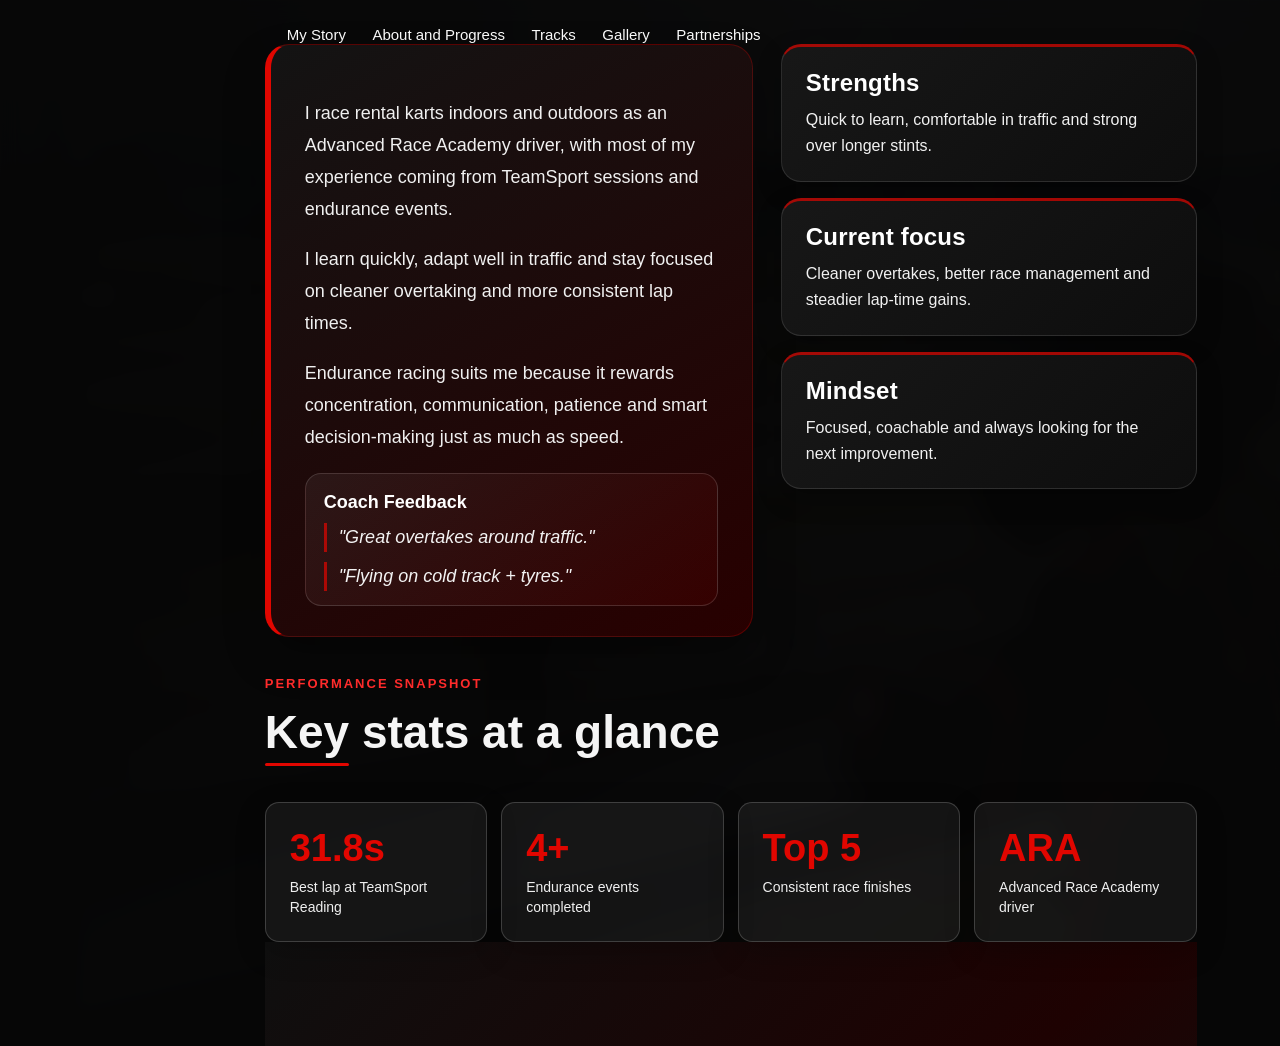
==== commit a043cdf2: "Remove gallery lightbox interaction" ====
--- a/Codes/code 2/index.html
+++ b/Codes/code 2/index.html
@@ -31,87 +31,6 @@
         <a href="#tracks">Tracks</a>
         <a href="#gallery">Gallery</a>
         <a href="#sponsors">Partnerships</a>
-        <a href="#contact">Contact</a>
-      </div>
-    </nav>
-
-    <section class="hero-inner">
-      <div class="hero-copy">
-        <p class="eyebrow">15-year-old karting driver</p>
-        <h1>Built from every lap.</h1>
-
-        <p class="hero-text">
-          I am Kseniia Miliaeva, an Advanced Race Academy driver and endurance racer
-          building confidence, race craft and consistency through indoor and outdoor karting.
-        </p>
-
-        <div class="hero-actions">
-          <a href="#story" class="btn btn-red">Read my story</a>
-          <a href="#sponsors" class="btn btn-outline">View sponsorship details</a>
-          <a href="#events" class="btn btn-outline">Upcoming events</a>
-        </div>
-
-        <a href="#driver" class="stats-scroll-hint" aria-label="Jump to key stats">
-          See key stats
-        </a>
-
-        <div class="social-links">
-          <a href="https://www.instagram.com/ksm.racing23?igsh=eDhnaWV0NGVzeXE%3D&amp;utm_source=qr" target="_blank" rel="noopener noreferrer">Instagram</a>
-          <a href="https://vt.tiktok.com/ZSCd4XSRf/" target="_blank" rel="noopener noreferrer">TikTok</a>
-        </div>
-      </div>
-    </section>
-  </header>
-
-  <main>
-
-    <section id="story" class="story-section">
-      <div class="story-image">
-        <img src="Images - Copy/child-kart.jpg" alt="Kseniia in a go kart as a child">
-      </div>
-
-      <div class="story-text">
-        <p class="section-label">My Story</p>
-        <h2>The lap that changed everything</h2>
-
-        <blockquote class="story-quote">
-          "Even if you didn't win, the important part is the experience you gained on track and what you have to work on for the future."
-        </blockquote>
-
-        <p class="story-lead">
-          Karting started as a fun day out with my dad, but it quickly became where I can
-          focus my energy and feel most like myself. It challenges me, keeps me grounded and
-          helps me grow both as a driver and as a person.
-        </p>
-
-        <p>
-          Outside racing, I play netball and enjoy history and physics. I also put a lot of
-          effort into fitness, because being strong and disciplined helps me on track and in
-          everyday life.
-        </p>
-
-        <p>
-          I care deeply about women in motorsport, and in Year 9 I gave a speech on why
-          representation matters. Looking ahead, my goal is to keep developing and step into
-          outdoor championships with the right support around me.
-        </p>
-
-        <ul class="story-points">
-          <li>Fast learner with a calm mindset and a kind team attitude</li>
-          <li>Committed to steady progress through fitness, discipline and consistency</li>
-          <li>Family-supported journey with big goals and strong values</li>
-        </ul>
-      </div>
-    </section>
-
-    <div id="stats" aria-hidden="true"></div>
-
-    <section id="driver" class="driver-section">
-      <div class="section-heading">
-        <p class="section-label">Driver Profile</p>
-        <h2>How I race and what I am building</h2>
-      </div>
-
       <div class="driver-layout">
         <div class="driver-main">
           <p>
@@ -300,13 +219,6 @@
       </div>
     </section>
 
-    <div id="gallery-lightbox" class="lightbox" hidden aria-hidden="true">
-      <button id="lightbox-close" class="lightbox-close" type="button" aria-label="Close photo view">&times;</button>
-      <button id="lightbox-prev" class="lightbox-nav lightbox-prev" type="button" aria-label="Previous photo">&#10094;</button>
-      <img id="lightbox-image" src="" alt="Expanded gallery photo">
-      <button id="lightbox-next" class="lightbox-nav lightbox-next" type="button" aria-label="Next photo">&#10095;</button>
-    </div>
-
     <section id="sponsors" class="sponsor-section">
       <div class="sponsor-text">
         <p class="section-label">Sponsors and Community</p>
@@ -324,87 +236,6 @@
       </div>
 
       <div class="sponsor-benefits">
-        <h3>Why support KSM Racing?</h3>
-        <div class="supporter-cards">
-          <article class="supporter-card">Local visibility</article>
-          <article class="supporter-card">Race-day content</article>
-          <article class="supporter-card">Positive youth motorsport story</article>
-        </div>
-      </div>
-    </section>
-
-    <section id="contact" class="contact-section">
-      <div class="section-heading">
-        <p class="section-label">Get in touch</p>
-        <h2>Let's connect</h2>
-      </div>
-
-      <div class="contact-container">
-        <div class="contact-info">
-          <p>Whether you are a sponsor, team, coach, racing organisation or local business, I would love to hear from you. Or if you just have any questions, feel free to get in touch.</p>
-          <a href="mailto:miliaevak@outlook.com" class="email-link">miliaevak@outlook.com</a>
-          
-          <div class="contact-social">
-            <p>You can also find me on:</p>
-            <div class="social-links">
-              <a href="https://www.instagram.com/ksm.racing23?igsh=eDhnaWV0NGVzeXE%3D&amp;utm_source=qr" target="_blank" rel="noopener noreferrer">Instagram</a>
-              <a href="https://vt.tiktok.com/ZSCd4XSRf/" target="_blank" rel="noopener noreferrer">TikTok</a>
-            </div>
-          </div>
-        </div>
-
-        <form class="contact-form" action="https://formsubmit.co/miliaevak@outlook.com" method="POST" novalidate>
-          <p>Partnership, sponsorship and team enquiries are managed with parent/guardian support.</p>
-          <input type="hidden" name="_subject" value="New message from KSM Racing website">
-          <input type="hidden" name="_template" value="table">
-          <input type="hidden" id="form-next" name="_next" value="">
-          <input type="hidden" name="_captcha" value="false">
-          <input type="text" name="_honey" tabindex="-1" autocomplete="off" style="display:none;">
-
-          <div class="form-group">
-            <label for="name">Name</label>
-            <input type="text" id="name" name="name" required>
-          </div>
-
-          <div class="form-group">
-            <label for="email">Email</label>
-            <input type="email" id="email" name="email" required>
-          </div>
-
-          <div class="form-group">
-            <label for="subject">Subject</label>
-            <input type="text" id="subject" name="subject" required>
-          </div>
-
-          <div class="form-group">
-            <label for="message">Message</label>
-            <textarea id="message" name="message" rows="5" required></textarea>
-          </div>
-
-          <button type="submit" class="btn btn-red">Send Message</button>
-
-          <p id="contact-success" class="form-success" hidden>
-            Thank you for reaching out. Your message has been received, and I will get back to you as soon as possible.
-          </p>
-
-          <p id="contact-local-warning" class="form-success" hidden>
-            Local file previews cannot submit directly. Your email app will open with a prefilled draft instead.
-          </p>
-        </form>
-      </div>
-    </section>
-
-  </main>
-
-  <footer>
-    <p>© 2026 Kseniia Miliaeva | KSM Racing</p>
-    <p class="footer-disclaimer">This is the personal athlete portfolio of independent racer Kseniia Miliaeva. This website is not affiliated with, authorized by, or connected to any corporate entity.</p>
-  </footer>
-
-  <script>
-    const galleryTrack = document.getElementById("gallery-track");
-    const galleryShell = document.querySelector(".gallery-shell");
-    const prevArrow = document.querySelector(".gallery-arrow-left");
     const nextArrow = document.querySelector(".gallery-arrow-right");
     let galleryArrowsIdle = false;
     let galleryArrowHideTimer = null;
@@ -492,87 +323,6 @@
       galleryShell.addEventListener("mouseleave", scheduleGalleryArrowHide);
       scheduleGalleryArrowHide();
     }
-
-    // Gallery lightbox
-    const galleryImages = Array.from(document.querySelectorAll("#gallery-track img"));
-    const lightbox = document.getElementById("gallery-lightbox");
-    const lightboxImage = document.getElementById("lightbox-image");
-    const lightboxPrev = document.getElementById("lightbox-prev");
-    const lightboxNext = document.getElementById("lightbox-next");
-    const lightboxClose = document.getElementById("lightbox-close");
-    let activeLightboxIndex = 0;
-
-    function showLightboxImage(index) {
-      if (!galleryImages.length) {
-        return;
-      }
-
-      const total = galleryImages.length;
-      activeLightboxIndex = (index + total) % total;
-      const activeImage = galleryImages[activeLightboxIndex];
-      lightboxImage.src = activeImage.src;
-      lightboxImage.alt = activeImage.alt;
-    }
-
-    function openLightbox(index) {
-      if (!lightbox) {
-        return;
-      }
-
-      showLightboxImage(index);
-      lightbox.hidden = false;
-      lightbox.setAttribute("aria-hidden", "false");
-      document.body.style.overflow = "hidden";
-    }
-
-    function closeLightbox() {
-      if (!lightbox) {
-        return;
-      }
-
-      lightbox.hidden = true;
-      lightbox.setAttribute("aria-hidden", "true");
-      document.body.style.overflow = "";
-    }
-
-    galleryImages.forEach((img, index) => {
-      img.style.cursor = "zoom-in";
-      img.addEventListener("click", () => openLightbox(index));
-    });
-
-    if (lightboxPrev) {
-      lightboxPrev.addEventListener("click", () => showLightboxImage(activeLightboxIndex - 1));
-    }
-
-    if (lightboxNext) {
-      lightboxNext.addEventListener("click", () => showLightboxImage(activeLightboxIndex + 1));
-    }
-
-    if (lightboxClose) {
-      lightboxClose.addEventListener("click", closeLightbox);
-    }
-
-    if (lightbox) {
-      lightbox.addEventListener("click", (event) => {
-        if (event.target === lightbox) {
-          closeLightbox();
-        }
-      });
-    }
-
-    document.addEventListener("keydown", (event) => {
-      if (!lightbox || lightbox.hidden) {
-        return;
-      }
-
-      if (event.key === "Escape") {
-        closeLightbox();
-      } else if (event.key === "ArrowLeft") {
-        showLightboxImage(activeLightboxIndex - 1);
-      } else if (event.key === "ArrowRight") {
-        showLightboxImage(activeLightboxIndex + 1);
-      }
-    });
 
     // Sticky navigation active link highlighting
     const navLinks = document.querySelectorAll('.nav-links a');
